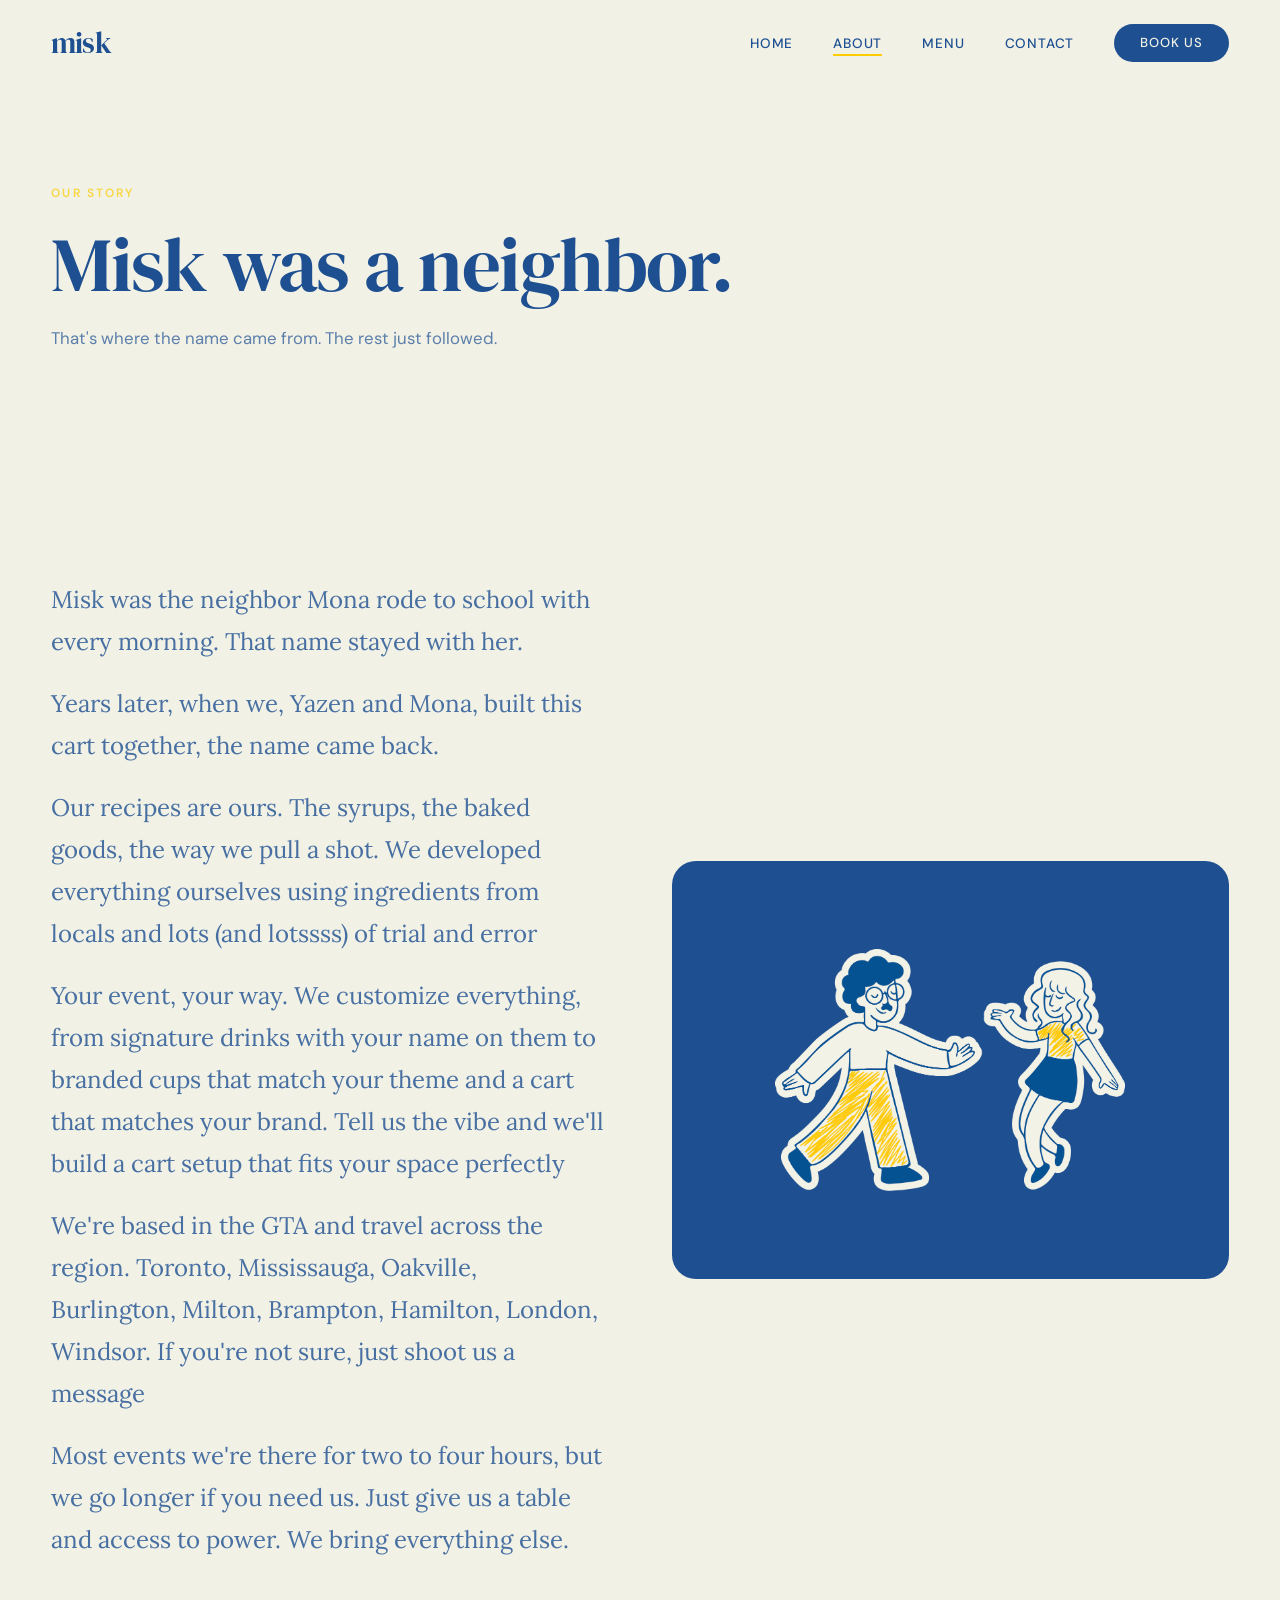
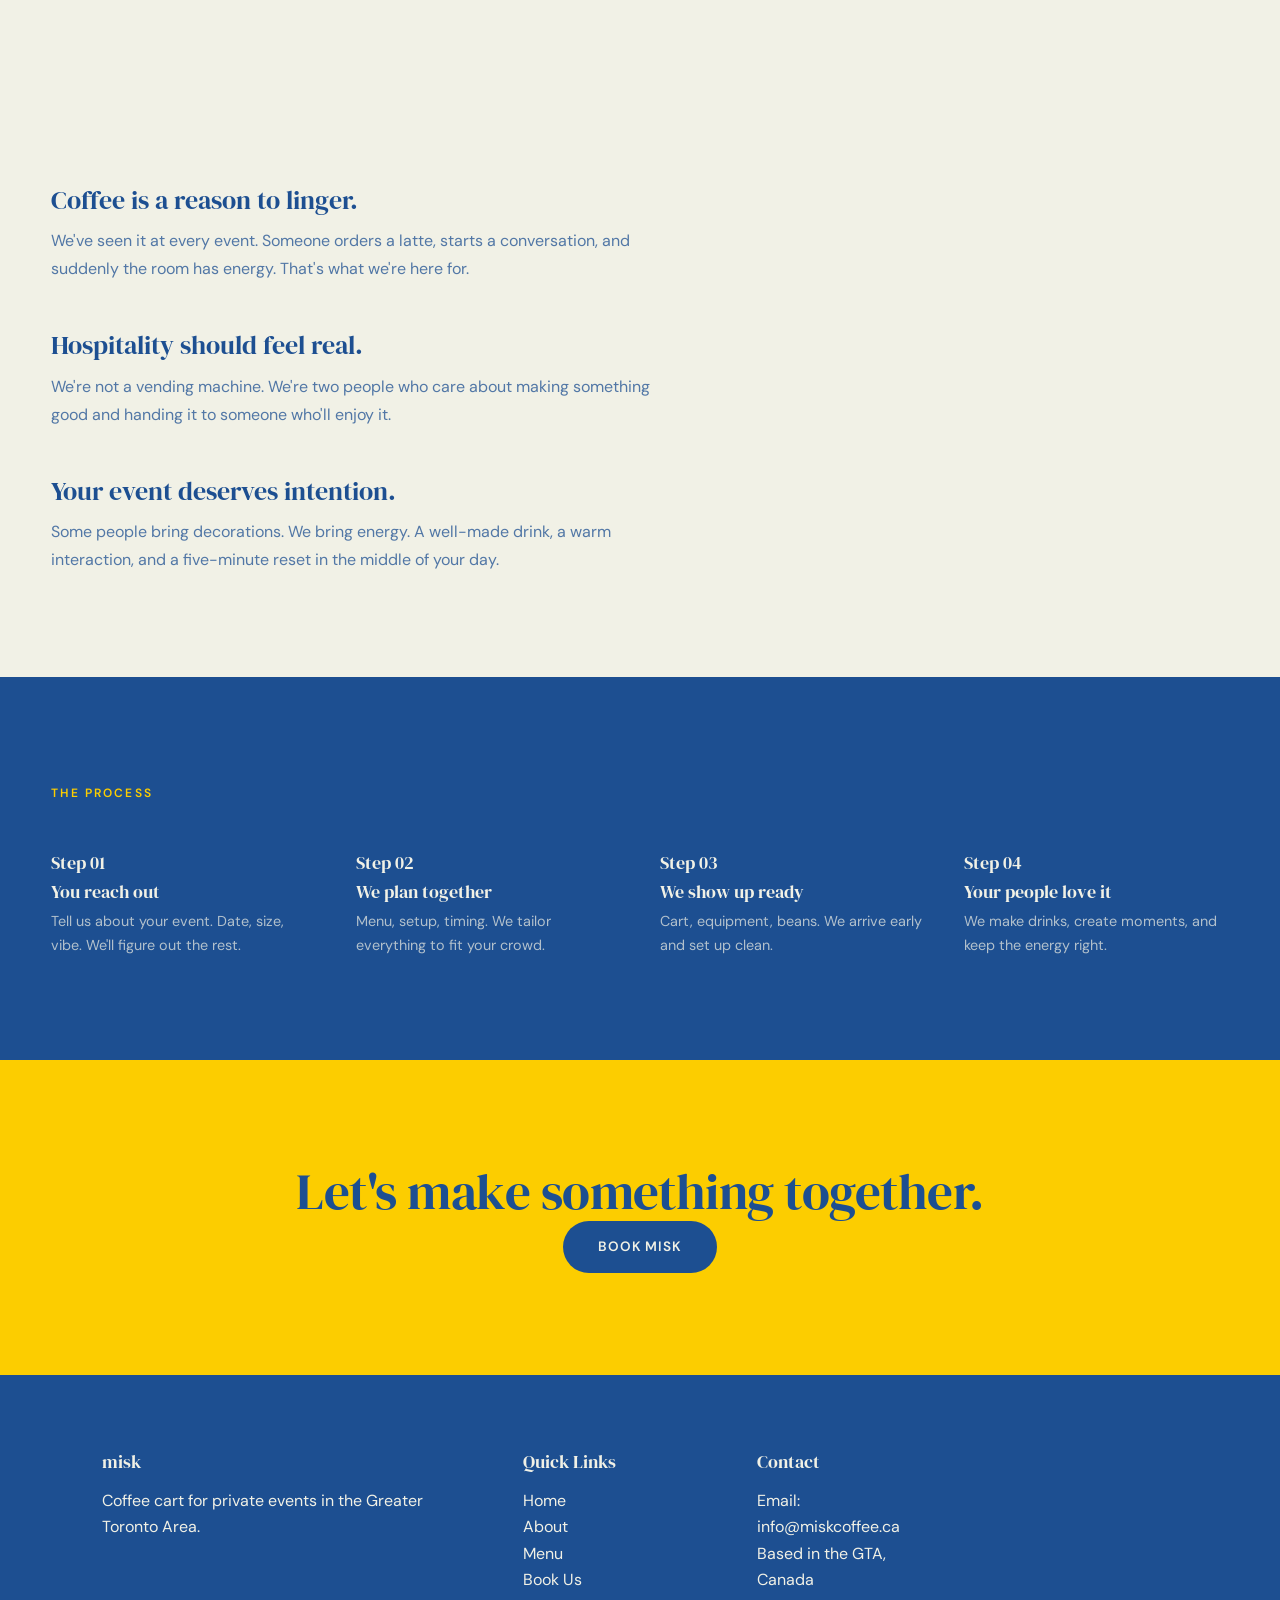
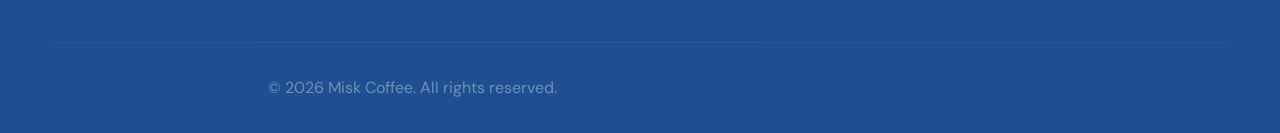
==== about.html @ 98b85a31 "Update about.html" ====
<!DOCTYPE html>
<html lang="en">
<head>
    <meta charset="UTF-8">
    <meta name="viewport" content="width=device-width, initial-scale=1.0">
    <title>About Misk | Coffee Cart for Private Events in Toronto</title>
    <meta name="description" content="Learn the story behind Misk, a husband-and-wife coffee cart serving the Greater Toronto Area for private events.">
    <link rel="stylesheet" href="styles.css">
    <link rel="preconnect" href="https://fonts.googleapis.com">
    <link rel="preconnect" href="https://fonts.gstatic.com" crossorigin>
    <link href="https://fonts.googleapis.com/css2?family=Caveat:wght@400;700&family=DM+Sans:wght@400;500;700&family=DM+Serif+Display:wght@400&display=swap" rel="stylesheet">
    <link href="https://fonts.googleapis.com/css2?family=Lora:wght@400;500&family=DM+Serif+Display&family=DM+Sans:wght@400;500;700&family=Caveat:wght@400;700&display=swap" rel="stylesheet">
</head>
<body>
    <!-- Navigation -->
    <nav class="navbar">
        <div class="navbar-container">
            <a href="index.html" class="navbar-logo">misk</a>
            <button class="nav-toggle" aria-label="Toggle navigation menu">
                <span></span>
                <span></span>
                <span></span>
            </button>
            <ul class="nav-menu">
                <li class="nav-item">
                    <a href="index.html" class="nav-link">Home</a>
                </li>
                <li class="nav-item">
                    <a href="about.html" class="nav-link active">About</a>
                </li>
                <li class="nav-item">
                    <a href="menu.html" class="nav-link">Menu</a>
                </li>
                <li class="nav-item">
                    <a href="contact.html" class="nav-link">Contact</a>
                </li>
                <li class="nav-item">
                    <a href="book.html" class="nav-link nav-cta">Book Us</a>
                </li>
            </ul>
        </div>
    </nav>

    <!-- Page Hero -->
    <section class="page-hero">
        <div class="hero-content">
            <p class="section-label">OUR STORY</p>
            <h1>Misk was a neighbor.</h1>
            <p class="hero-subtext">That's where the name came from. The rest just followed.</p>
        </div>
    </section>

    <!-- Origin Story -->
    <section class="origin-story">
        <div class="container">
            <div class="origin-grid">
                <div class="origin-text">
                    <p><p style="font-family: 'Lora', serif;">Misk was the neighbor Mona rode to school with every morning. That name stayed with her.</p>
                    <p><p style="font-family: 'Lora', serif;">Years later, when we, Yazen and Mona, built this cart together, the name came back.</p>
                    <p><p style="font-family: 'Lora', serif;">Our recipes are ours. The syrups, the baked goods, the way we pull a shot. We developed everything ourselves using ingredients from locals and lots (and lotssss) of trial and error</p>
                    <p><p style="font-family: 'Lora', serif;">Your event, your way. We customize everything, from signature drinks with your name on them to branded cups that match your theme and a cart that matches your brand. Tell us the vibe and we'll build a cart setup that fits your space perfectly</p>
                    <p><p style="font-family: 'Lora', serif;">We're based in the GTA and travel across the region. Toronto, Mississauga, Oakville, Burlington, Milton, Brampton, Hamilton, London, Windsor. If you're not sure, just shoot us a message</p>
                    <p><p style="font-family: 'Lora', serif;">Most events we're there for two to four hours, but we go longer if you need us. Just give us a table and access to power. We bring everything else.</p>
                </div>
                <div class="origin-image">
                    <img src="images/founders-dancing.png" alt="Yazen and Mona" style="max-width: 350px; margin: 0 auto; display: block;">
                </div>
            </div>
        </div>
    </section>

    <!-- What We Believe -->
    <section class="beliefs">
        <div class="container">
            <div class="beliefs-grid">
                <article class="belief-block">
                    <h3>Coffee is a reason to linger.</h3>
                    <p>We've seen it at every event. Someone orders a latte, starts a conversation, and suddenly the room has energy. That's what we're here for.</p>
                </article>
                <article class="belief-block">
                    <h3>Hospitality should feel real.</h3>
                    <p>We're not a vending machine. We're two people who care about making something good and handing it to someone who'll enjoy it.</p>
                </article>
                <article class="belief-block">
                    <h3>Your event deserves intention.</h3>
                    <p>Some people bring decorations. We bring energy. A well-made drink, a warm interaction, and a five-minute reset in the middle of your day.</p>
                </article>
            </div>
        </div>
    </section>

    <!-- How We Work -->
    <section class="how-we-work" style="background-color: #1d4f91;">
        <div class="container">
            <p class="section-label" style="color: #fccd00;">THE PROCESS</p>
            <div class="process-grid">
                <div class="process-step">
                    <h4>Step 01</h4>
                    <h3>You reach out</h3>
                    <p>Tell us about your event. Date, size, vibe. We'll figure out the rest.</p>
                </div>
                <div class="process-step">
                    <h4>Step 02</h4>
                    <h3>We plan together</h3>
                    <p>Menu, setup, timing. We tailor everything to fit your crowd.</p>
                </div>
                <div class="process-step">
                    <h4>Step 03</h4>
                    <h3>We show up ready</h3>
                    <p>Cart, equipment, beans. We arrive early and set up clean.</p>
                </div>
                <div class="process-step">
                    <h4>Step 04</h4>
                    <h3>Your people love it</h3>
                    <p>We make drinks, create moments, and keep the energy right.</p>
                </div>
            </div>
        </div>
    </section>

    <!-- CTA Section -->
    <section class="cta-section" style="background-color: #fccd00;">
        <div class="container">
            <h2>Let's make something together.</h2>
            <a href="book.html" class="btn btn-primary">Book Misk</a>
        </div>
    </section>

    <!-- Footer -->
    <footer class="footer">
        <div class="container">
            <div class="footer-content">
                <div class="footer-section">
                    <h4>misk</h4>
                    <p>Coffee cart for private events in the Greater Toronto Area.</p>
                </div>
                <div class="footer-section">
                    <h4>Quick Links</h4>
                    <ul>
                        <li><a href="index.html">Home</a></li>
                        <li><a href="about.html">About</a></li>
                        <li><a href="menu.html">Menu</a></li>
                        <li><a href="book.html">Book Us</a></li>
                    </ul>
                </div>
                <div class="footer-section">
                    <h4>Contact</h4>
                    <p>Email: <a href="mailto:info@miskcoffee.ca">info@miskcoffee.ca</a></p>
                    <p>Based in the GTA, Canada</p>
                </div>
            </div>
            <div class="footer-bottom">
                <p>&copy; 2026 Misk Coffee. All rights reserved.</p>
            </div>
        </div>
    </footer>

    <script>
        // Mobile Nav Toggle
        const navToggle = document.querySelector('.nav-toggle');
        const navMenu = document.querySelector('.nav-menu');

        navToggle.addEventListener('click', () => {
            navMenu.classList.toggle('active');
            navToggle.classList.toggle('active');
        });

        // Close menu when a link is clicked
        document.querySelectorAll('.nav-link').forEach(link => {
            link.addEventListener('click', () => {
                navMenu.classList.remove('active');
                navToggle.classList.remove('active');
            });
        });

        // Scroll Navbar
        const navbar = document.querySelector('.navbar');
        window.addEventListener('scroll', () => {
            if (window.scrollY > 50) {
                navbar.classList.add('scrolled');
            } else {
                navbar.classList.remove('scrolled');
            }
        });

        // Intersection Observer for Fade-up Animations
        const observerOptions = {
            threshold: 0.1,
            rootMargin: '0px 0px -100px 0px'
        };

        const observer = new IntersectionObserver((entries) => {
            entries.forEach(entry => {
                if (entry.isIntersecting) {
                    entry.target.classList.add('fade-in');
                }
            });
        }, observerOptions);

        // Observe sections and key elements
        document.querySelectorAll('section, .belief-block, .process-step').forEach(element => {
            observer.observe(element);
        });
    </script>
</body>
</html>
---- styles.css ----
/* ============================================
   MISK COFFEE — Global Stylesheet
   Brand: Blue #1d4f91 · Yellow #fccd00 · Cream #f1f1e6
   ============================================ */

/* --- Reset & Variables --- */
*, *::before, *::after { margin: 0; padding: 0; box-sizing: border-box; }

:root {
  --blue: #1d4f91;
  --yellow: #fccd00;
  --cream: #f1f1e6;
  --dark: #14355f;
  --white: #ffffff;
  --ease: cubic-bezier(0.25, 0.46, 0.45, 0.94);
}

html { scroll-behavior: smooth; font-size: 16px; }

body {
  font-family: 'DM Sans', 'Helvetica Neue', Arial, sans-serif;
  background: var(--cream);
  color: var(--blue);
  line-height: 1.65;
  -webkit-font-smoothing: antialiased;
  overflow-x: hidden;
}

a { color: inherit; text-decoration: none; }
img { max-width: 100%; display: block; }
ul { list-style: none; }

/* --- Typography --- */
h1, h2, h3, h4 {
  font-family: 'DM Serif Display', Georgia, serif;
  font-weight: 400;
  line-height: 1.15;
}

h1 { font-size: clamp(2.8rem, 6vw, 5.5rem); letter-spacing: -0.02em; }
h2 { font-size: clamp(2rem, 4vw, 3.5rem); letter-spacing: -0.01em; }
h3 { font-size: clamp(1.3rem, 2.2vw, 1.8rem); }
h4 { font-size: 1.15rem; }

p {
  font-size: clamp(1rem, 1.1vw, 1.15rem);
  max-width: 620px;
}

.accent-font, .caveat-note, .custom-note {
  font-family: 'Caveat', cursive;
  font-weight: 700;
}

/* ========================================
   NAVIGATION
   ======================================== */
.navbar {
  position: fixed;
  top: 0;
  left: 0;
  width: 100%;
  z-index: 1000;
  padding: 1.25rem 0;
  transition: all 0.4s var(--ease);
}

.navbar.scrolled {
  background: rgba(241,241,230,0.92);
  backdrop-filter: blur(20px);
  -webkit-backdrop-filter: blur(20px);
  box-shadow: 0 1px 0 rgba(29,79,145,0.08);
  padding: 0.9rem 0;
}

.nav-container, .navbar-container, .container.nav-container {
  max-width: 1280px;
  margin: 0 auto;
  padding: 0 clamp(1.5rem, 4vw, 4rem);
  display: flex;
  justify-content: space-between;
  align-items: center;
}

.nav-logo, .navbar-logo, .logo {
  font-family: 'DM Serif Display', serif;
  font-size: 1.8rem;
  color: var(--blue);
  letter-spacing: -0.03em;
}

.nav-menu, .nav-links {
  display: flex;
  gap: 2.5rem;
  align-items: center;
}

.nav-link, .nav-item {
  font-size: 0.85rem;
  letter-spacing: 0.06em;
  text-transform: uppercase;
  font-weight: 500;
  position: relative;
  transition: color 0.3s;
}

.nav-link::after, .nav-item::after {
  content: '';
  position: absolute;
  bottom: -4px;
  left: 0;
  width: 0;
  height: 2px;
  background: var(--yellow);
  transition: width 0.3s var(--ease);
}

.nav-link:hover::after, .nav-link.active::after,
.nav-item:hover::after, .nav-item.active::after {
  width: 100%;
}

.nav-cta {
  background: var(--blue) !important;
  color: var(--cream) !important;
  padding: 0.65rem 1.6rem !important;
  border-radius: 100px !important;
  font-size: 0.82rem !important;
  letter-spacing: 0.08em !important;
  transition: transform 0.3s, box-shadow 0.3s !important;
}

.nav-cta::after { display: none !important; }

.nav-cta:hover {
  transform: translateY(-2px);
  box-shadow: 0 6px 20px rgba(29,79,145,0.25);
}

/* Hamburger */
.hamburger, .nav-toggle {
  display: none;
  flex-direction: column;
  gap: 5px;
  cursor: pointer;
  padding: 4px;
  background: none;
  border: none;
}

.hamburger span, .nav-toggle span {
  display: block;
  width: 24px;
  height: 2px;
  background: var(--blue);
  border-radius: 2px;
  transition: all 0.3s;
}

.hamburger.active span:nth-child(1) { transform: rotate(45deg) translate(5px, 5px); }
.hamburger.active span:nth-child(2) { opacity: 0; }
.hamburger.active span:nth-child(3) { transform: rotate(-45deg) translate(5px, -5px); }

/* ========================================
   BUTTONS
   ======================================== */
.btn {
  display: inline-flex;
  align-items: center;
  gap: 0.5rem;
  padding: 0.9rem 2.2rem;
  border-radius: 100px;
  font-size: 0.85rem;
  font-weight: 600;
  letter-spacing: 0.06em;
  text-transform: uppercase;
  transition: all 0.35s var(--ease);
  border: none;
  cursor: pointer;
  font-family: inherit;
}

.btn-primary {
  background: var(--blue);
  color: var(--cream);
}

.btn-primary:hover {
  transform: translateY(-3px);
  box-shadow: 0 10px 30px rgba(29,79,145,0.3);
}

.btn-secondary {
  background: var(--yellow);
  color: var(--blue);
}

.btn-secondary:hover {
  transform: translateY(-3px);
  box-shadow: 0 10px 30px rgba(252,205,0,0.35);
}

.btn-outline {
  background: transparent;
  color: var(--blue);
  border: 2px solid var(--blue);
}

.btn-outline:hover {
  background: var(--blue);
  color: var(--cream);
}

/* ========================================
   HERO (Homepage)
   ======================================== */
.hero {
  min-height: 100vh;
  display: flex;
  align-items: center;
  position: relative;
  overflow: hidden;
  padding: 8rem clamp(1.5rem, 4vw, 4rem) 4rem;
}

.hero-content {
  position: relative;
  z-index: 2;
  max-width: 1280px;
  margin: 0 auto;
  width: 100%;
}

.hero-tagline {
  font-family: 'Caveat', cursive;
  font-size: clamp(1.2rem, 2vw, 1.6rem);
  color: var(--yellow);
  margin-bottom: 1rem;
  display: inline-block;
  font-weight: 700;
}

.hero-heading { margin-bottom: 1.5rem; }

.hero-heading .highlight,
.hero h1 .highlight {
  color: var(--yellow);
}

.hero-subtext {
  font-size: clamp(1.05rem, 1.3vw, 1.2rem);
  opacity: 0.8;
  margin-bottom: 2.5rem;
  line-height: 1.7;
  max-width: 540px;
}

.hero-buttons {
  display: flex;
  gap: 1rem;
  flex-wrap: wrap;
}

.hero-blob {
  position: absolute;
  right: -5%;
  top: 50%;
  transform: translateY(-50%);
  width: 45%;
  height: 65%;
  background: var(--yellow);
  border-radius: 60% 40% 50% 50% / 50% 60% 40% 50%;
  opacity: 0.12;
  z-index: 1;
}

/* ========================================
   PAGE HERO (Inner pages)
   ======================================== */
.page-hero, .hero-menu {
  padding: clamp(9rem, 14vw, 12rem) clamp(1.5rem, 4vw, 4rem) clamp(3rem, 5vw, 5rem);
  max-width: 1280px;
  margin: 0 auto;
}

.hero-label, .page-hero .section-label {
  font-size: 0.75rem;
  letter-spacing: 0.18em;
  text-transform: uppercase;
  font-weight: 600;
  color: var(--yellow);
  margin-bottom: 1rem;
  display: inline-block;
}

.page-hero h1, .hero-menu h1 { margin-bottom: 1rem; }
.page-hero p, .hero-menu p { opacity: 0.7; }

/* ========================================
   SECTION CONTAINERS & LABELS
   ======================================== */
.section-container, .container, .page-content {
  max-width: 1280px;
  margin: 0 auto;
  padding: 0 clamp(1.5rem, 4vw, 4rem);
}

section, .what-we-do, .event-types, .stats-section,
.origin-story, .beliefs, .how-we-work, .menu-section,
.seasonal-section, .extras-section, .booking-form-section,
.contact-section {
  padding: clamp(4rem, 8vw, 8rem) 0;
}

.section-label {
  font-size: 0.75rem;
  letter-spacing: 0.18em;
  text-transform: uppercase;
  font-weight: 600;
  color: var(--yellow);
  margin-bottom: 1rem;
  display: inline-block;
}

.section-label.blue { color: var(--blue); }

.section-heading {
  font-family: 'DM Serif Display', serif;
  font-size: clamp(2rem, 4vw, 3.5rem);
  margin-bottom: clamp(2rem, 3vw, 3rem);
  max-width: 600px;
}

/* ========================================
   TWO-COLUMN LAYOUTS
   ======================================== */
.what-we-do-grid, .origin-grid, .two-column {
  display: grid;
  grid-template-columns: 1fr 1fr;
  gap: clamp(2rem, 5vw, 5rem);
  align-items: center;
}

.what-we-do-content p, .origin-text p {
  font-size: 1.5rem;
  margin-bottom: 1.25rem;
  opacity: 0.8;
  line-height: 1.75;
}

/* Image Placeholders */
.image-placeholder, .origin-image, .img-placeholder {
  background: var(--blue);
  border-radius: 24px;
  aspect-ratio: 4/3;
  display: flex;
  align-items: center;
  justify-content: center;
  color: var(--cream);
  font-family: 'Caveat', cursive;
  font-size: 1.4rem;
  overflow: hidden;
}

.origin-image {
  background: var(--blue);
  border-radius: 24px;
  min-height: 350px;
  display: flex;
  align-items: center;
  justify-content: center;
  color: var(--cream);
  font-family: 'Caveat', cursive;
  font-size: 1.4rem;
}

.placeholder-text {
  font-family: 'Caveat', cursive;
  font-size: 1.4rem;
  color: var(--cream);
  opacity: 0.6;
}

/* ========================================
   EVENT CARDS GRID
   ======================================== */
.event-cards-grid {
  display: grid;
  grid-template-columns: repeat(auto-fit, minmax(300px, 1fr));
  gap: 1.5rem;
}

.event-card {
  background: var(--white);
  border-radius: 20px;
  padding: 2.5rem;
  transition: all 0.4s var(--ease);
}

.event-card:hover {
  transform: translateY(-6px);
  box-shadow: 0 20px 50px rgba(29,79,145,0.1);
}

.event-icon {
  width: 56px;
  height: 56px;
  background: rgba(252,205,0,0.15);
  border-radius: 16px;
  display: flex;
  align-items: center;
  justify-content: center;
  margin-bottom: 1.5rem;
  font-size: 1.5rem;
}

.event-card h3 { margin-bottom: 0.75rem; }
.event-card p { opacity: 0.7; font-size: 0.95rem; }

/* ========================================
   STATS SECTION
   ======================================== */
.stats-section {
  background: var(--blue);
  color: var(--cream);
}

.stats-grid {
  display: grid;
  grid-template-columns: repeat(auto-fit, minmax(180px, 1fr));
  gap: 2rem;
  text-align: center;
}

.stat-number {
  font-family: 'DM Serif Display', serif;
  font-size: clamp(2.5rem, 4vw, 3.5rem);
  color: var(--yellow);
  line-height: 1;
  margin-bottom: 0.5rem;
}

.stat-label {
  font-size: 0.85rem;
  letter-spacing: 0.06em;
  text-transform: uppercase;
  opacity: 0.65;
}

/* ========================================
   CTA SECTION
   ======================================== */
.cta-section {
  background: var(--yellow);
  color: var(--blue);
  text-align: center;
  padding: clamp(4rem, 8vw, 7rem) clamp(1.5rem, 4vw, 4rem);
}

.cta-heading {
  font-family: 'DM Serif Display', serif;
  font-size: clamp(2rem, 4vw, 3.2rem);
  margin-bottom: 1rem;
}

.cta-subtext {
  font-size: clamp(1rem, 1.2vw, 1.15rem);
  opacity: 0.8;
  margin: 0 auto 2rem;
  max-width: 520px;
}

.cta-section .btn-primary:hover {
  box-shadow: 0 10px 30px rgba(29,79,145,0.35);
}

/* ========================================
   MARQUEE
   ======================================== */
.marquee-section {
  overflow: hidden;
  padding: 1.5rem 0;
  border-top: 1px solid rgba(29,79,145,0.08);
  border-bottom: 1px solid rgba(29,79,145,0.08);
}

.marquee {
  overflow: hidden;
}

.marquee-track {
  display: flex;
  gap: 3rem;
  width: max-content;
}

.marquee-item {
  font-family: 'DM Serif Display', serif;
  font-size: 1.3rem;
  white-space: nowrap;
  opacity: 0.35;
  padding: 0 0.5rem;
}

.marquee-item::after {
  content: '·';
  margin-left: 3rem;
  color: var(--yellow);
  font-weight: 700;
}

/* ========================================
   BELIEFS / VALUES (About page)
   ======================================== */
.beliefs {
  padding: clamp(4rem, 8vw, 8rem) 0;
}

.beliefs-grid {
  display: grid;
  gap: 3rem;
  max-width: 700px;
}

.belief-block h3 {
  margin-bottom: 0.75rem;
  font-size: clamp(1.3rem, 2vw, 1.7rem);
}

.belief-block p {
  opacity: 0.75;
  line-height: 1.75;
}

/* ========================================
   HOW WE WORK / PROCESS (About page)
   ======================================== */
.how-we-work {
  background: var(--blue);
  color: var(--cream);
}

.process-grid {
  display: grid;
  grid-template-columns: repeat(auto-fit, minmax(220px, 1fr));
  gap: 2.5rem;
  margin-top: 2rem;
}

.process-step {
  position: relative;
}

.process-step .step-number,
.process-step span:first-child {
  font-family: 'DM Serif Display', serif;
  font-size: 2.5rem;
  color: var(--yellow);
  opacity: 0.3;
  line-height: 1;
  margin-bottom: 1rem;
  display: block;
}

.process-step h3, .process-step h4 {
  margin-bottom: 0.5rem;
  font-size: 1.15rem;
}

.process-step p {
  font-size: 0.9rem;
  opacity: 0.7;
  line-height: 1.65;
}

/* ========================================
   MENU PAGE
   ======================================== */
.hero.hero-menu {
  min-height: auto;
  padding: clamp(9rem, 14vw, 12rem) clamp(1.5rem, 4vw, 4rem) clamp(3rem, 5vw, 5rem);
}

.menu-section {
  padding: clamp(2rem, 4vw, 4rem) 0;
}

.menu-grid {
  display: grid;
  grid-template-columns: repeat(auto-fit, minmax(280px, 1fr));
  gap: 3rem;
  max-width: 1280px;
  margin: 0 auto;
  padding: 0 clamp(1.5rem, 4vw, 4rem);
}

.menu-column h3 {
  padding-bottom: 0.75rem;
  border-bottom: 2px solid var(--yellow);
  margin-bottom: 1.5rem;
}

.menu-list { margin-top: 0.5rem; }

.menu-item {
  display: flex;
  justify-content: space-between;
  align-items: baseline;
  padding: 0.85rem 0;
  border-bottom: 1px solid rgba(29,79,145,0.08);
  font-weight: 500;
  font-size: 1.05rem;
}

.menu-item:last-child { border-bottom: none; }

/* Seasonal Section */
.seasonal-section {
  max-width: 1280px;
  margin: 0 auto;
  padding: clamp(3rem, 6vw, 6rem) clamp(1.5rem, 4vw, 4rem);
}

.seasonal-section h2 {
  font-size: clamp(2rem, 3.5vw, 3rem);
  margin-bottom: 1rem;
}

.seasonal-section p {
  opacity: 0.8;
  line-height: 1.75;
  margin-bottom: 1rem;
}

.custom-note, .caveat-note {
  font-family: 'Caveat', cursive;
  font-size: 1.3rem;
  color: var(--yellow);
  margin-top: 1.5rem;
  font-weight: 700;
}

/* Extras Section */
.extras-section {
  background: var(--blue);
  color: var(--cream);
}

.extras-grid {
  display: grid;
  grid-template-columns: repeat(auto-fit, minmax(220px, 1fr));
  gap: 2rem;
  margin-top: 2rem;
}

.extra-item h4, .extra-item h3 {
  margin-bottom: 0.5rem;
  color: var(--cream);
}

.extra-item p {
  font-size: 0.92rem;
  opacity: 0.65;
  line-height: 1.65;
}

/* ========================================
   BOOKING FORM (Book page)
   ======================================== */
.booking-form, .contact-form {
  max-width: 100%;
}

.form-group {
  margin-bottom: 1.5rem;
}

.form-group label {
  display: block;
  font-size: 0.82rem;
  font-weight: 600;
  letter-spacing: 0.06em;
  text-transform: uppercase;
  margin-bottom: 0.5rem;
}

.form-group input,
.form-group select,
.form-group textarea {
  width: 100%;
  padding: 0.9rem 1.2rem;
  border: 2px solid rgba(29,79,145,0.12);
  border-radius: 12px;
  background: var(--white);
  font-family: inherit;
  font-size: 1rem;
  color: var(--blue);
  transition: border-color 0.3s;
  outline: none;
}

.form-group input:focus,
.form-group select:focus,
.form-group textarea:focus {
  border-color: var(--blue);
}

.form-group textarea {
  resize: vertical;
  min-height: 120px;
}

.form-row {
  display: grid;
  grid-template-columns: 1fr 1fr;
  gap: 1rem;
}

/* Info sidebar (book page) */
.info-sidebar, .column-right {
  padding: 2rem;
}

.info-sidebar h3, .column-right h3 {
  margin-bottom: 1.5rem;
}

.steps { margin-bottom: 2rem; }

.step {
  margin-bottom: 1.25rem;
  padding-left: 0;
}

.step h4 {
  font-family: 'DM Sans', sans-serif;
  font-weight: 600;
  margin-bottom: 0.25rem;
}

.step p {
  font-size: 0.9rem;
  opacity: 0.7;
}

/* Contact page specifics */
.contact-details, .contact-info {
  margin-top: 1.5rem;
}

.detail-item {
  margin-bottom: 1.25rem;
}

.detail-item h4 {
  font-family: 'DM Sans', sans-serif;
  font-weight: 600;
  font-size: 0.82rem;
  letter-spacing: 0.06em;
  text-transform: uppercase;
  margin-bottom: 0.25rem;
  opacity: 0.5;
}

.detail-item p, .detail-item a {
  font-size: 1.05rem;
}

/* ========================================
   FOOTER
   ======================================== */
.footer {
  background: var(--blue);
  color: var(--cream);
  padding: clamp(3rem, 6vw, 5rem) 0 2rem;
}

.footer-content {
  max-width: 1280px;
  margin: 0 auto;
  padding: 0 clamp(1.5rem, 4vw, 4rem);
  display: grid;
  grid-template-columns: 2fr 1fr 1fr 1fr;
  gap: 3rem;
  margin-bottom: 3rem;
}

.footer-heading, .footer h4 {
  font-family: 'DM Serif Display', serif;
  font-size: 1.1rem;
  margin-bottom: 1rem;
}

.footer-column:first-child .footer-heading {
  font-size: 1.8rem;
}

.footer-description {
  font-size: 0.9rem;
  opacity: 0.55;
  margin-top: 0.5rem;
  max-width: 280px;
}

.footer-column p {
  font-size: 0.9rem;
  opacity: 0.65;
  line-height: 1.6;
}

.footer-links li {
  margin-bottom: 0.4rem;
}

.footer-links a {
  font-size: 0.92rem;
  opacity: 0.7;
  transition: opacity 0.3s, transform 0.3s;
  display: inline-block;
}

.footer-links a:hover {
  opacity: 1;
  transform: translateX(4px);
}

.footer-bottom {
  max-width: 1280px;
  margin: 0 auto;
  padding: 2rem clamp(1.5rem, 4vw, 4rem) 0;
  border-top: 1px solid rgba(241,241,230,0.1);
  font-size: 0.82rem;
  opacity: 0.4;
  text-align: center;
}

.social-links, .footer-social {
  display: flex;
  gap: 1.5rem;
  margin-top: 0.75rem;
}

.social-links a, .footer-social a {
  opacity: 0.7;
  transition: opacity 0.3s;
  font-size: 0.92rem;
}

.social-links a:hover, .footer-social a:hover {
  opacity: 1;
}

/* ========================================
   ANIMATIONS
   ======================================== */
.fade-up {
  opacity: 0;
  transform: translateY(30px);
  transition: opacity 0.7s var(--ease), transform 0.7s var(--ease);
}

.fade-up.visible {
  opacity: 1;
  transform: translateY(0);
}

[data-fade] {
  opacity: 0;
  transform: translateY(20px);
  transition: opacity 0.6s var(--ease), transform 0.6s var(--ease);
}

[data-fade].visible {
  opacity: 1;
  transform: translateY(0);
}

/* ========================================
   RESPONSIVE
   ======================================== */
@media (max-width: 900px) {
  .nav-menu, .nav-links {
    display: none;
    flex-direction: column;
    position: absolute;
    top: 100%;
    left: 0;
    right: 0;
    background: var(--cream);
    padding: 2rem;
    gap: 1.5rem;
    box-shadow: 0 10px 30px rgba(0,0,0,0.08);
    border-bottom: 2px solid rgba(29,79,145,0.06);
  }

  .nav-menu.active, .nav-links.open {
    display: flex;
  }

  .hamburger, .nav-toggle {
    display: flex;
  }

  .what-we-do-grid, .origin-grid, .two-column {
    grid-template-columns: 1fr;
  }

  .footer-content {
    grid-template-columns: 1fr 1fr;
    gap: 2rem;
  }

  .form-row {
    grid-template-columns: 1fr;
  }

  .hero-blob { display: none; }

  .stats-grid {
    grid-template-columns: 1fr 1fr;
  }
}

@media (max-width: 600px) {
  .footer-content {
    grid-template-columns: 1fr;
  }

  .event-cards-grid {
    grid-template-columns: 1fr;
  }

  .stats-grid {
    grid-template-columns: 1fr 1fr;
  }

  .hero-buttons {
    flex-direction: column;
  }

  .hero-buttons .btn {
    text-align: center;
    justify-content: center;
  }
}
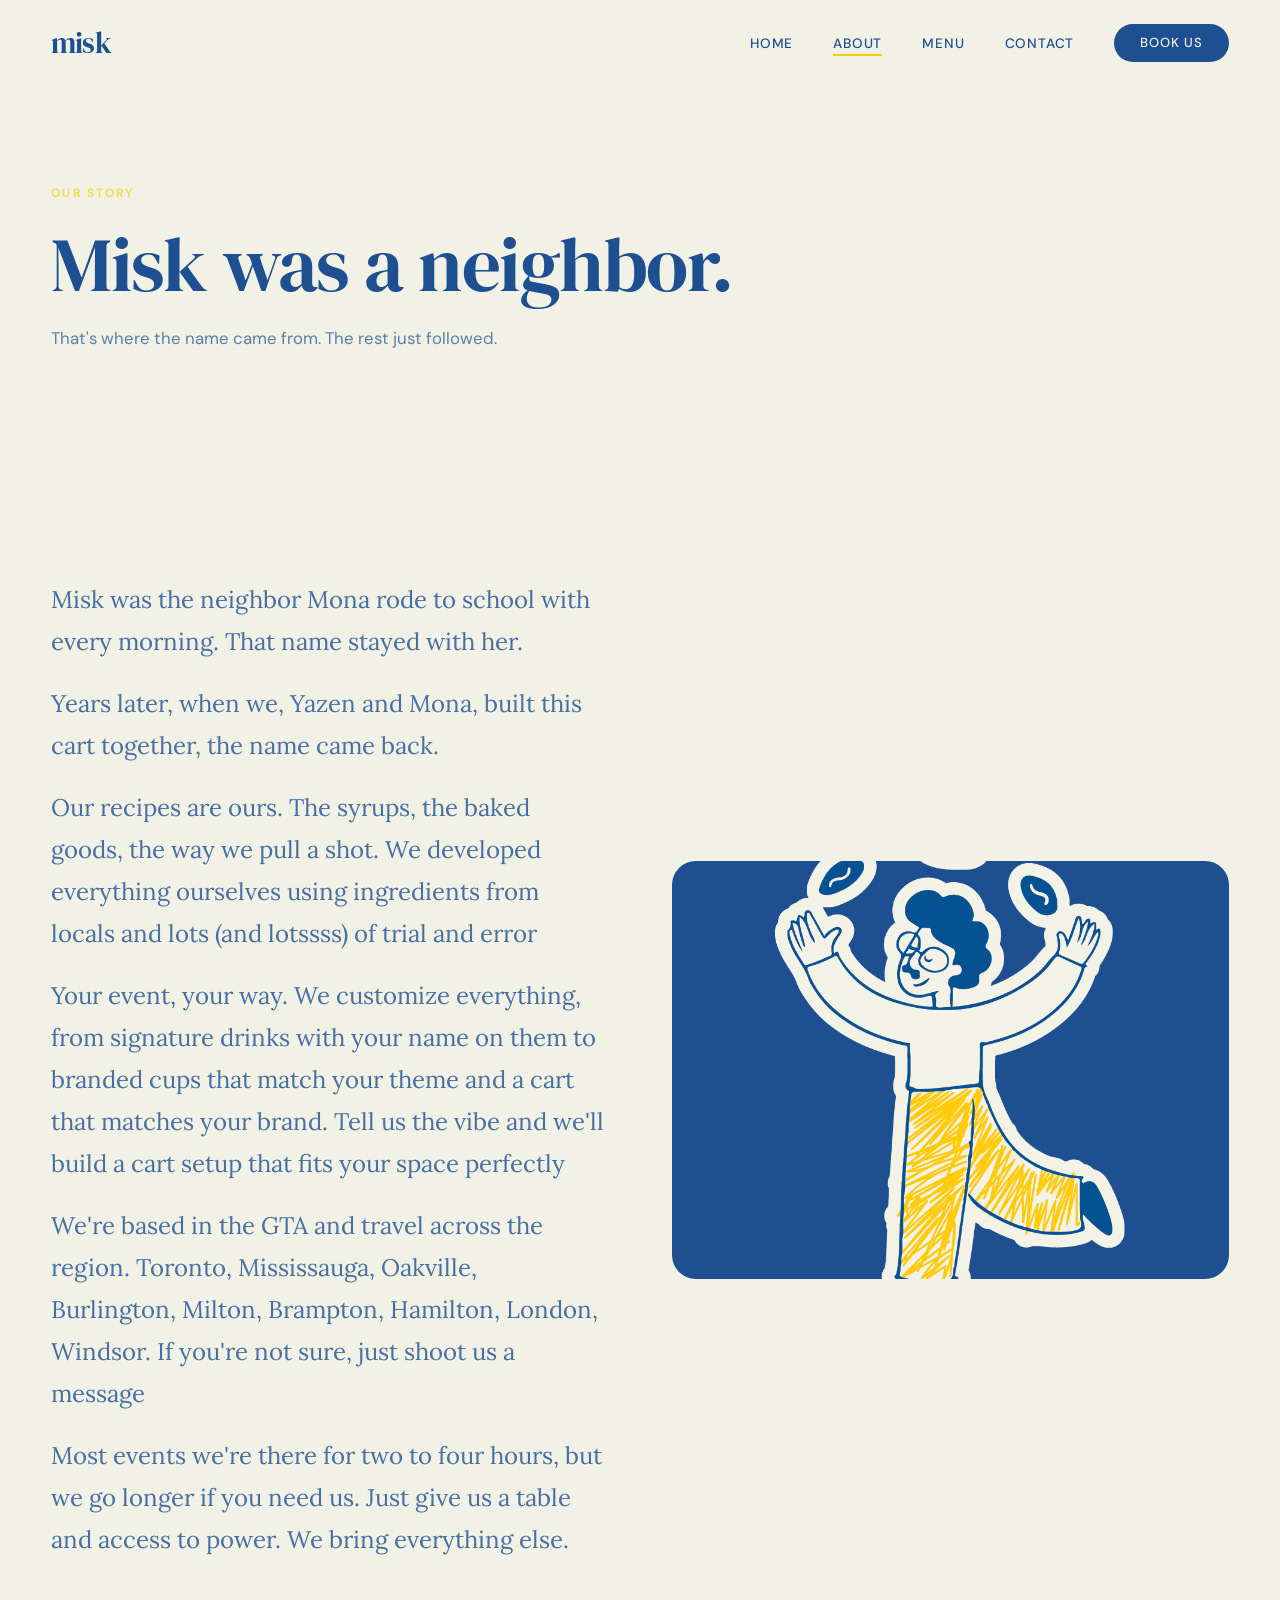
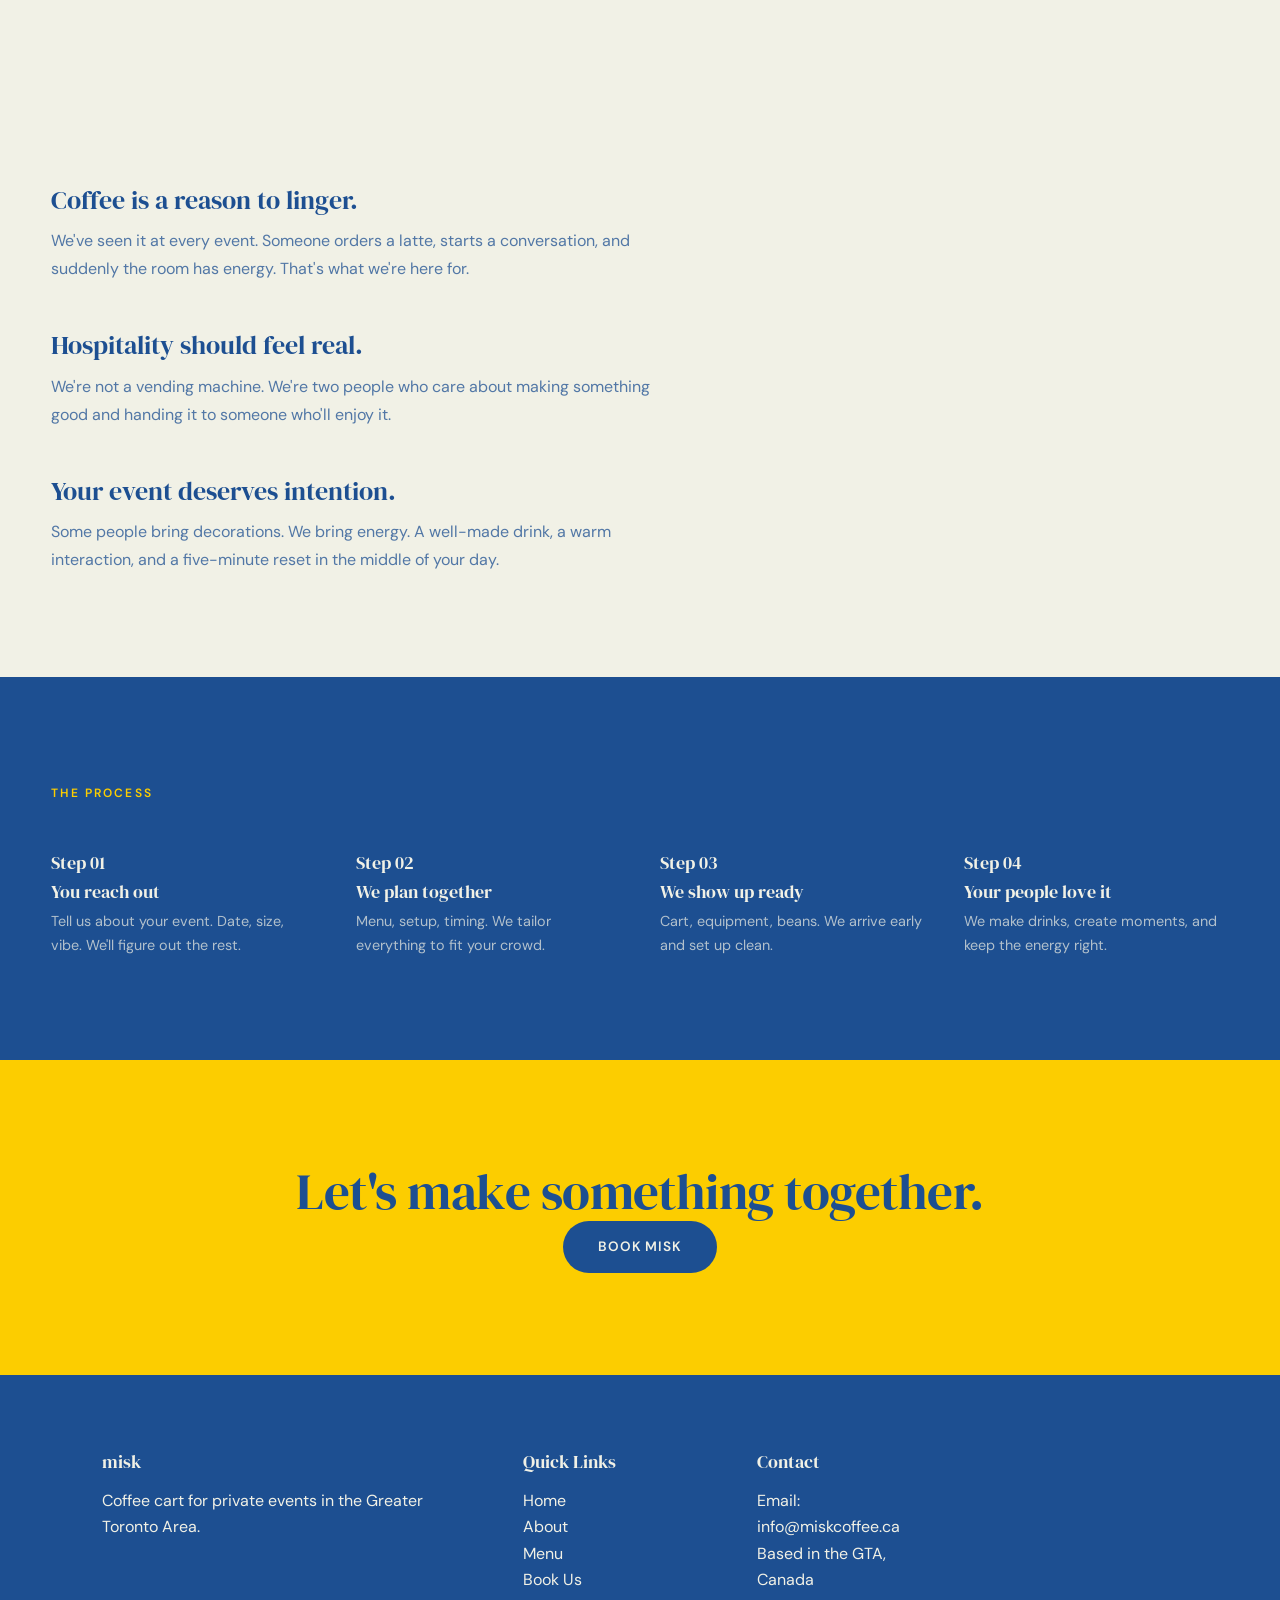
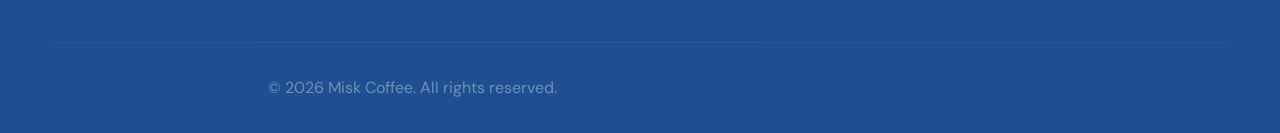
==== commit 8ed50f42: "Update about.html" ====
--- a/about.html
+++ b/about.html
@@ -63,7 +63,7 @@
                     <p><p style="font-family: 'Lora', serif;">Most events we're there for two to four hours, but we go longer if you need us. Just give us a table and access to power. We bring everything else.</p>
                 </div>
                 <div class="origin-image">
-                    <img src="images/founders-dancing.png" alt="Yazen and Mona" style="max-width: 350px; margin: 0 auto; display: block;">
+                    <img src="images/guy-juggling.png" alt="Yazen and Mona" style="max-width: 350px; margin: 0 auto; display: block;">
                 </div>
             </div>
         </div>
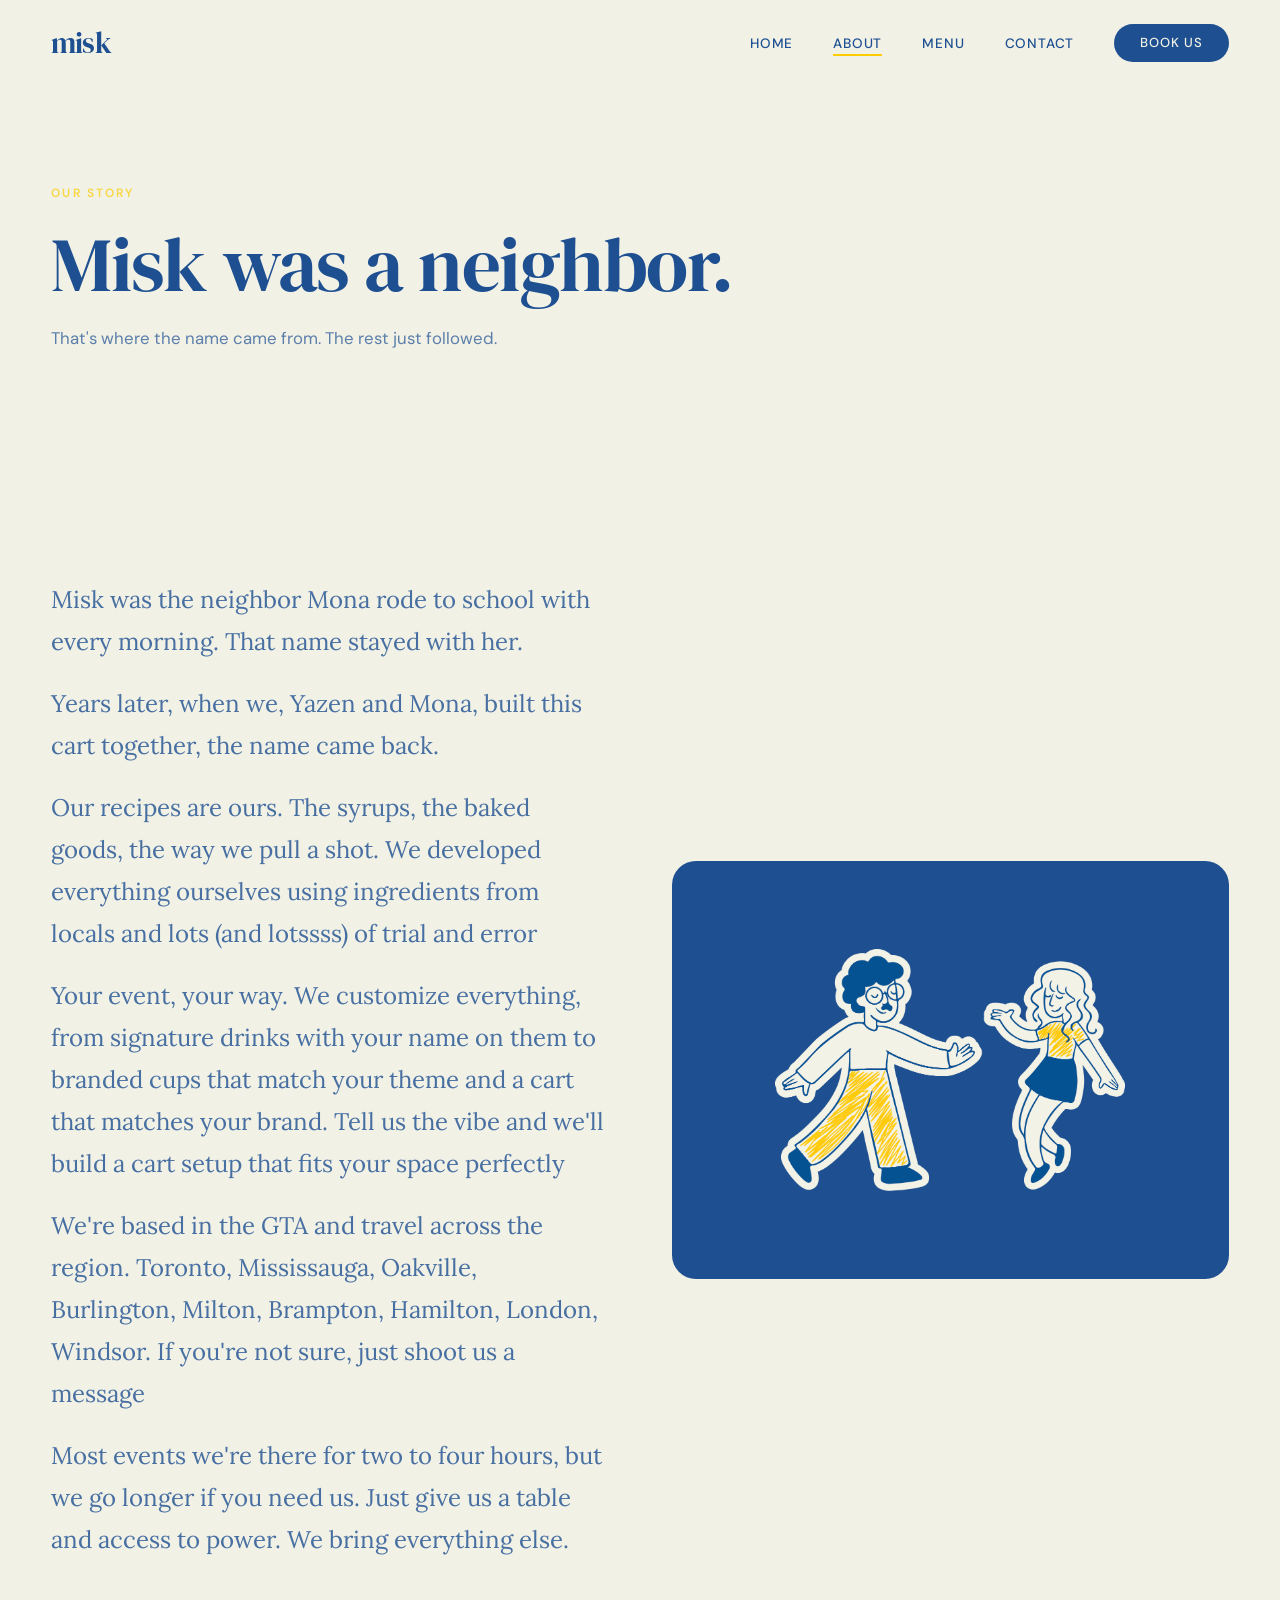
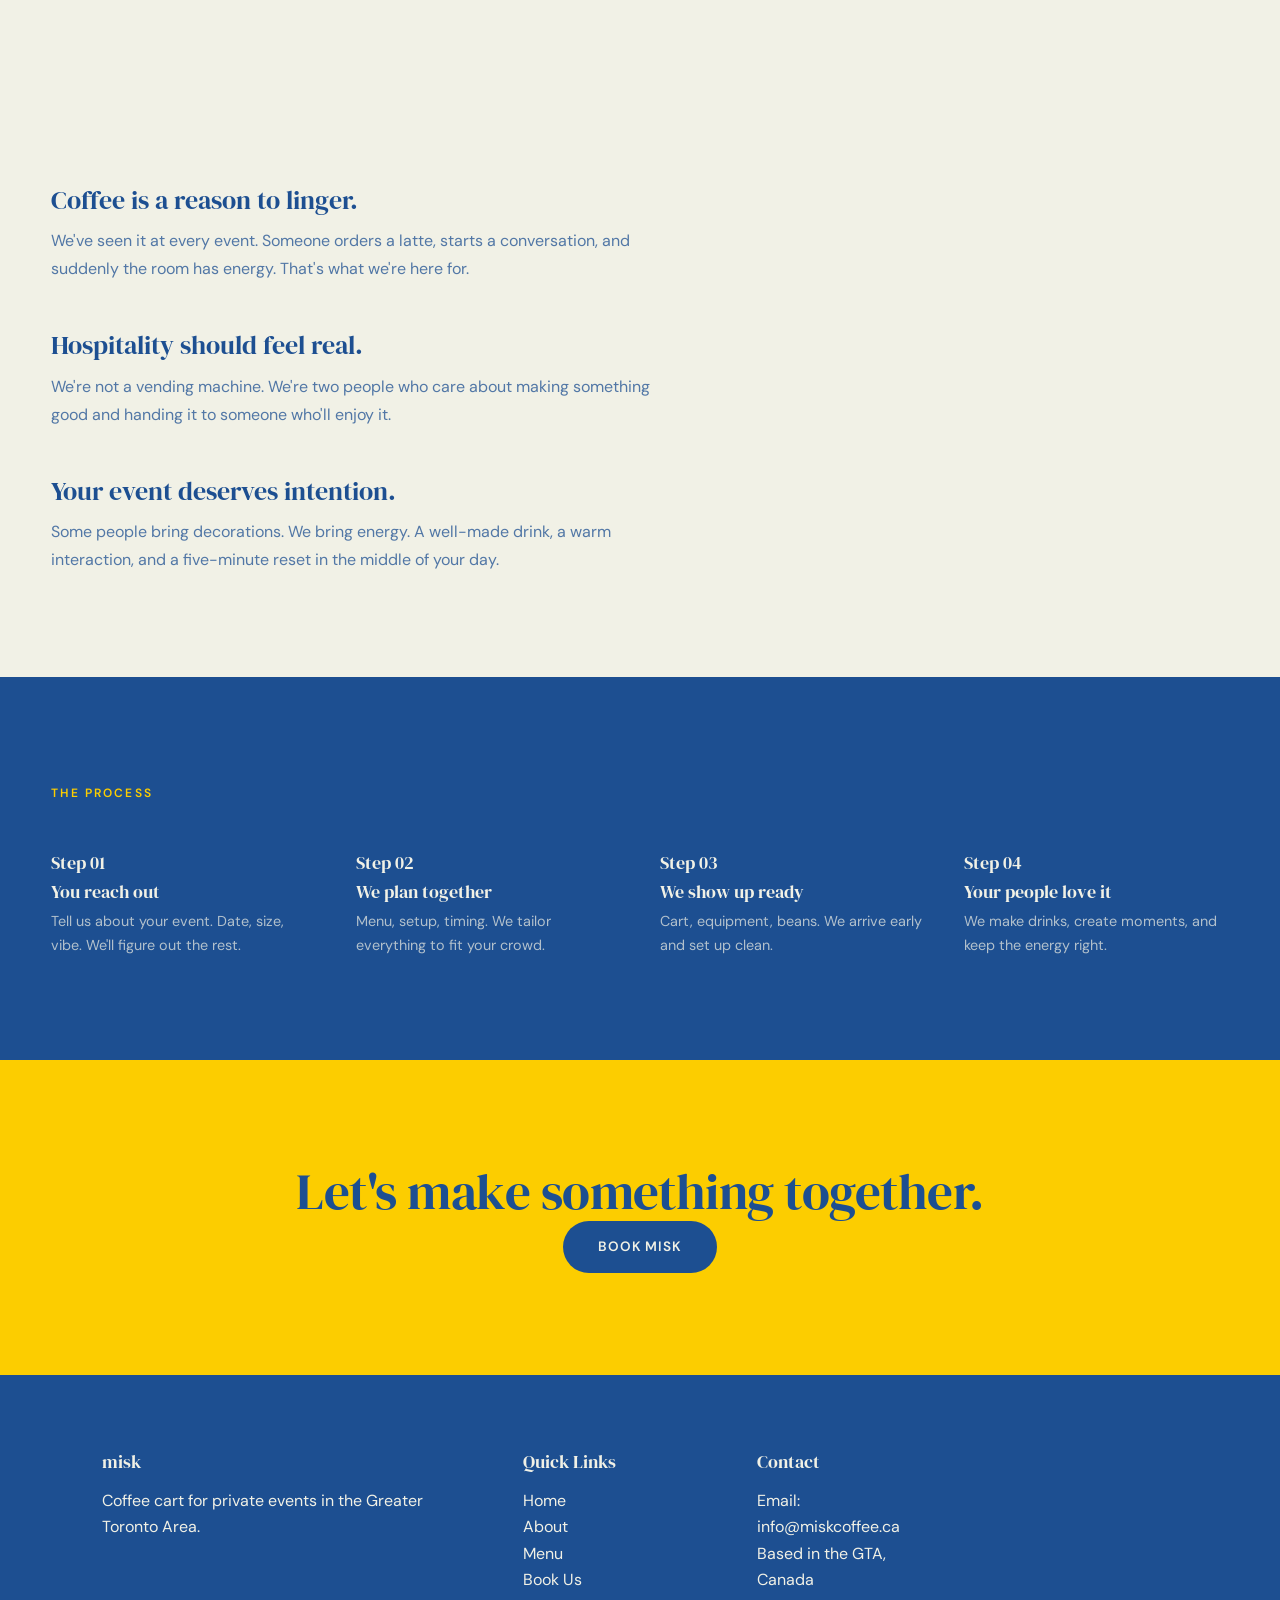
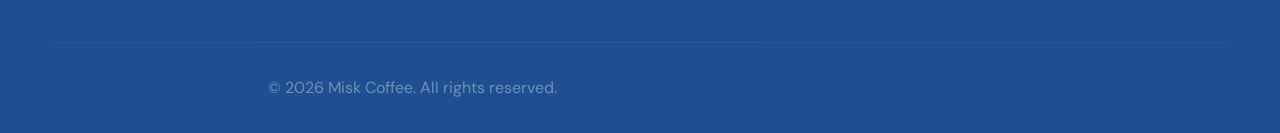
==== commit 824b07ef: "Update about.html" ====
--- a/about.html
+++ b/about.html
@@ -63,7 +63,8 @@
                     <p><p style="font-family: 'Lora', serif;">Most events we're there for two to four hours, but we go longer if you need us. Just give us a table and access to power. We bring everything else.</p>
                 </div>
                 <div class="origin-image">
-                    <img src="images/guy-juggling.png" alt="Yazen and Mona" style="max-width: 350px; margin: 0 auto; display: block;">
+                    <img src="founders-dancing.png" alt="Yazen and Mona" 
+     style="max-width: 350px; margin: 0 auto; display: block;">
                 </div>
             </div>
         </div>
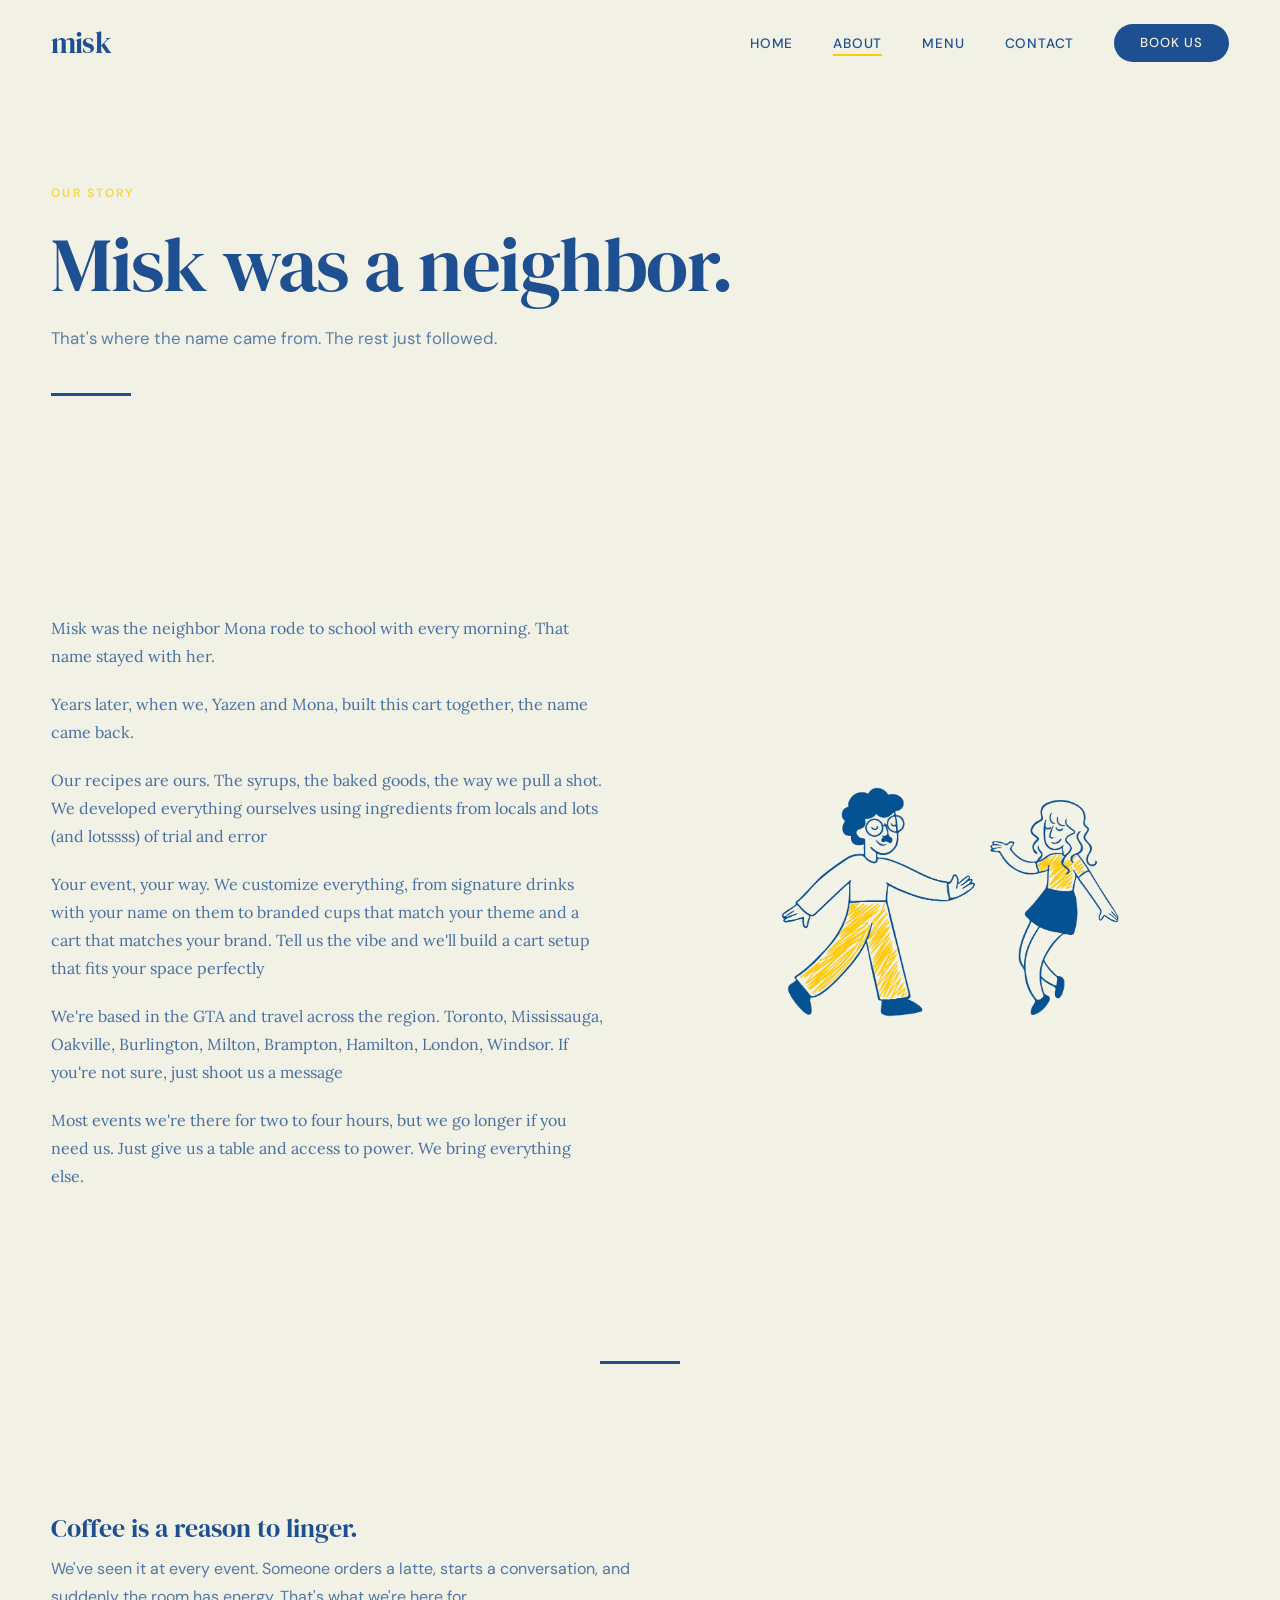
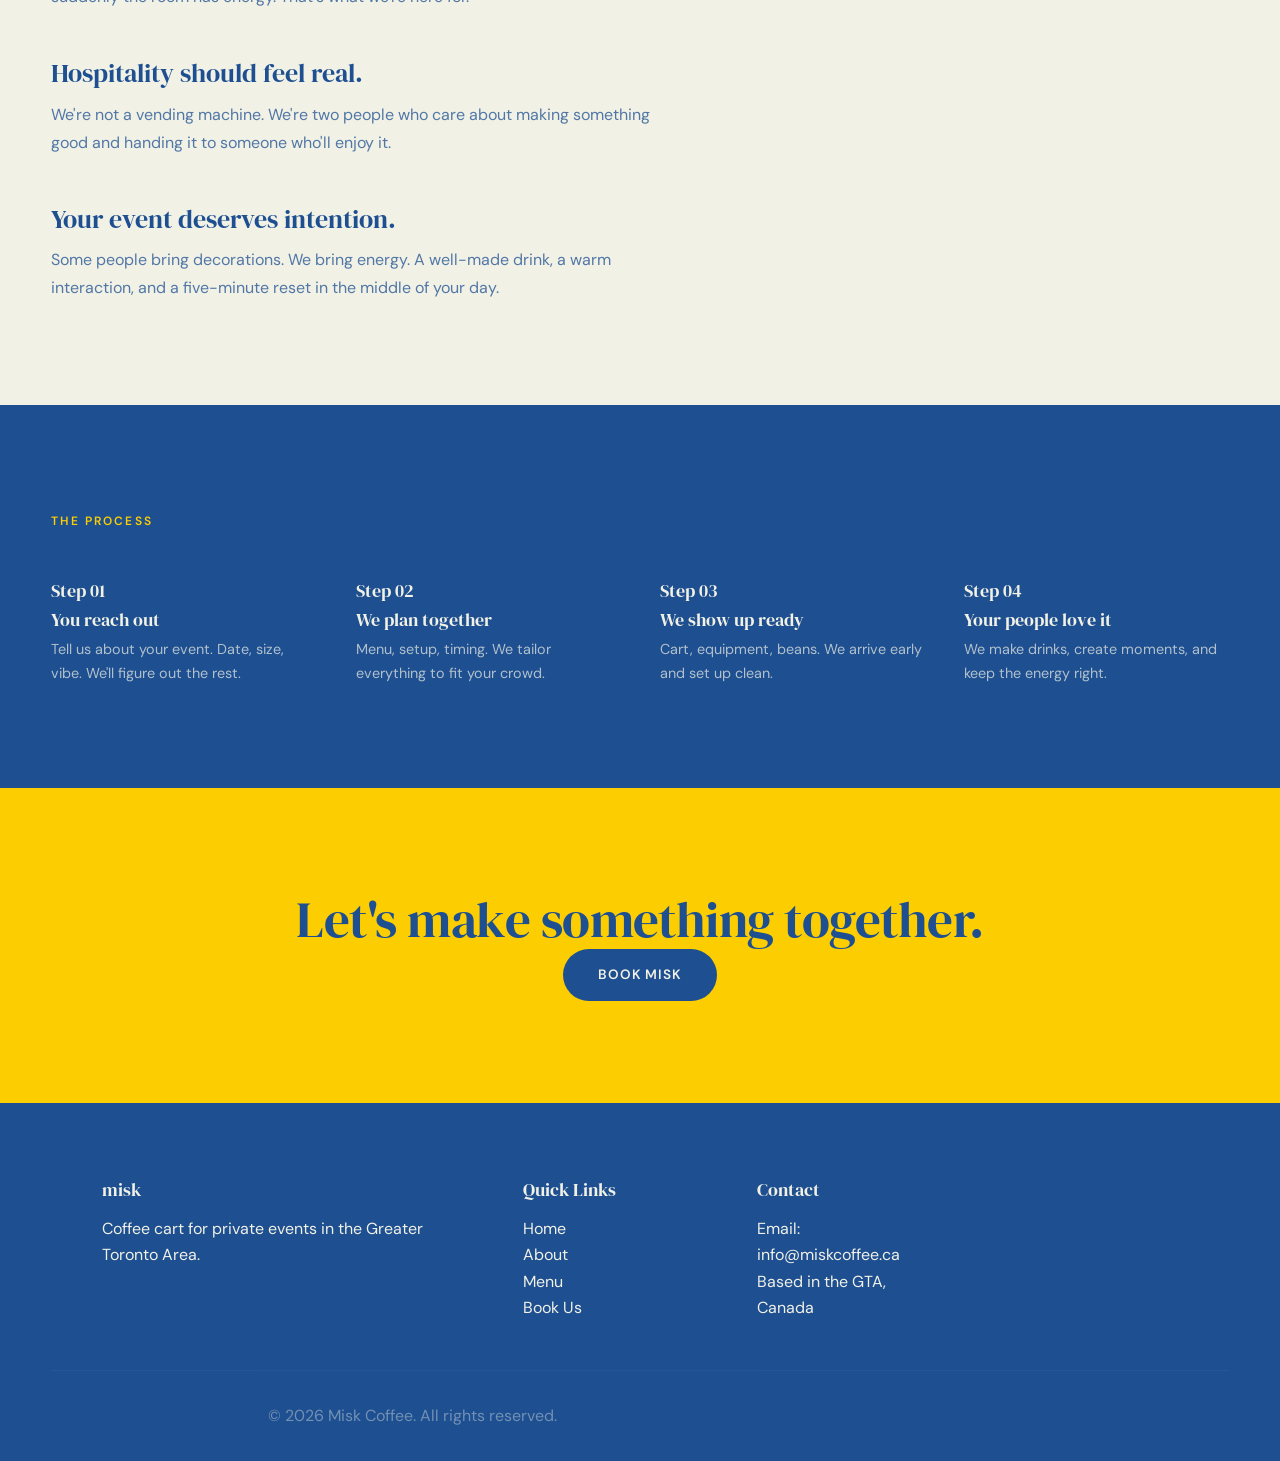
==== commit 0adf6951: "Update about.html" ====
--- a/about.html
+++ b/about.html
@@ -47,6 +47,7 @@
             <p class="section-label">OUR STORY</p>
             <h1>Misk was a neighbor.</h1>
             <p class="hero-subtext">That's where the name came from. The rest just followed.</p>
+            <div style="width: 80px; height: 3px; background: #1D4F91; margin: 32px 0;"></div>
         </div>
     </section>
 
@@ -70,6 +71,7 @@
         </div>
     </section>
 
+    <div style="width: 80px; height: 3px; background: #1D4F91; margin: 48px auto;"></div>
     <!-- What We Believe -->
     <section class="beliefs">
         <div class="container">
--- a/styles.css
+++ b/styles.css
@@ -342,7 +342,7 @@
 }
 
 .what-we-do-content p, .origin-text p {
-  font-size: 1.5rem;
+  font-size: 1rem;
   margin-bottom: 1.25rem;
   opacity: 0.8;
   line-height: 1.75;
@@ -350,23 +350,18 @@
 
 /* Image Placeholders */
 .image-placeholder, .origin-image, .img-placeholder {
-  background: var(--blue);
-  border-radius: 24px;
-  aspect-ratio: 4/3;
-  display: flex;
-  align-items: center;
-  justify-content: center;
-  color: var(--cream);
-  font-family: 'Caveat', cursive;
-  font-size: 1.4rem;
-  overflow: hidden;
+    background: transparent;
+    border-radius: 0;
+    aspect-ratio: unset;
+    display: block;
+    overflow: visible;
 }
 
 .origin-image {
-  background: var(--blue);
-  border-radius: 24px;
-  min-height: 350px;
-  display: flex;
+    background: transparent;
+    border-radius: 0;
+    min-height: unset;
+    display: block;
   align-items: center;
   justify-content: center;
   color: var(--cream);
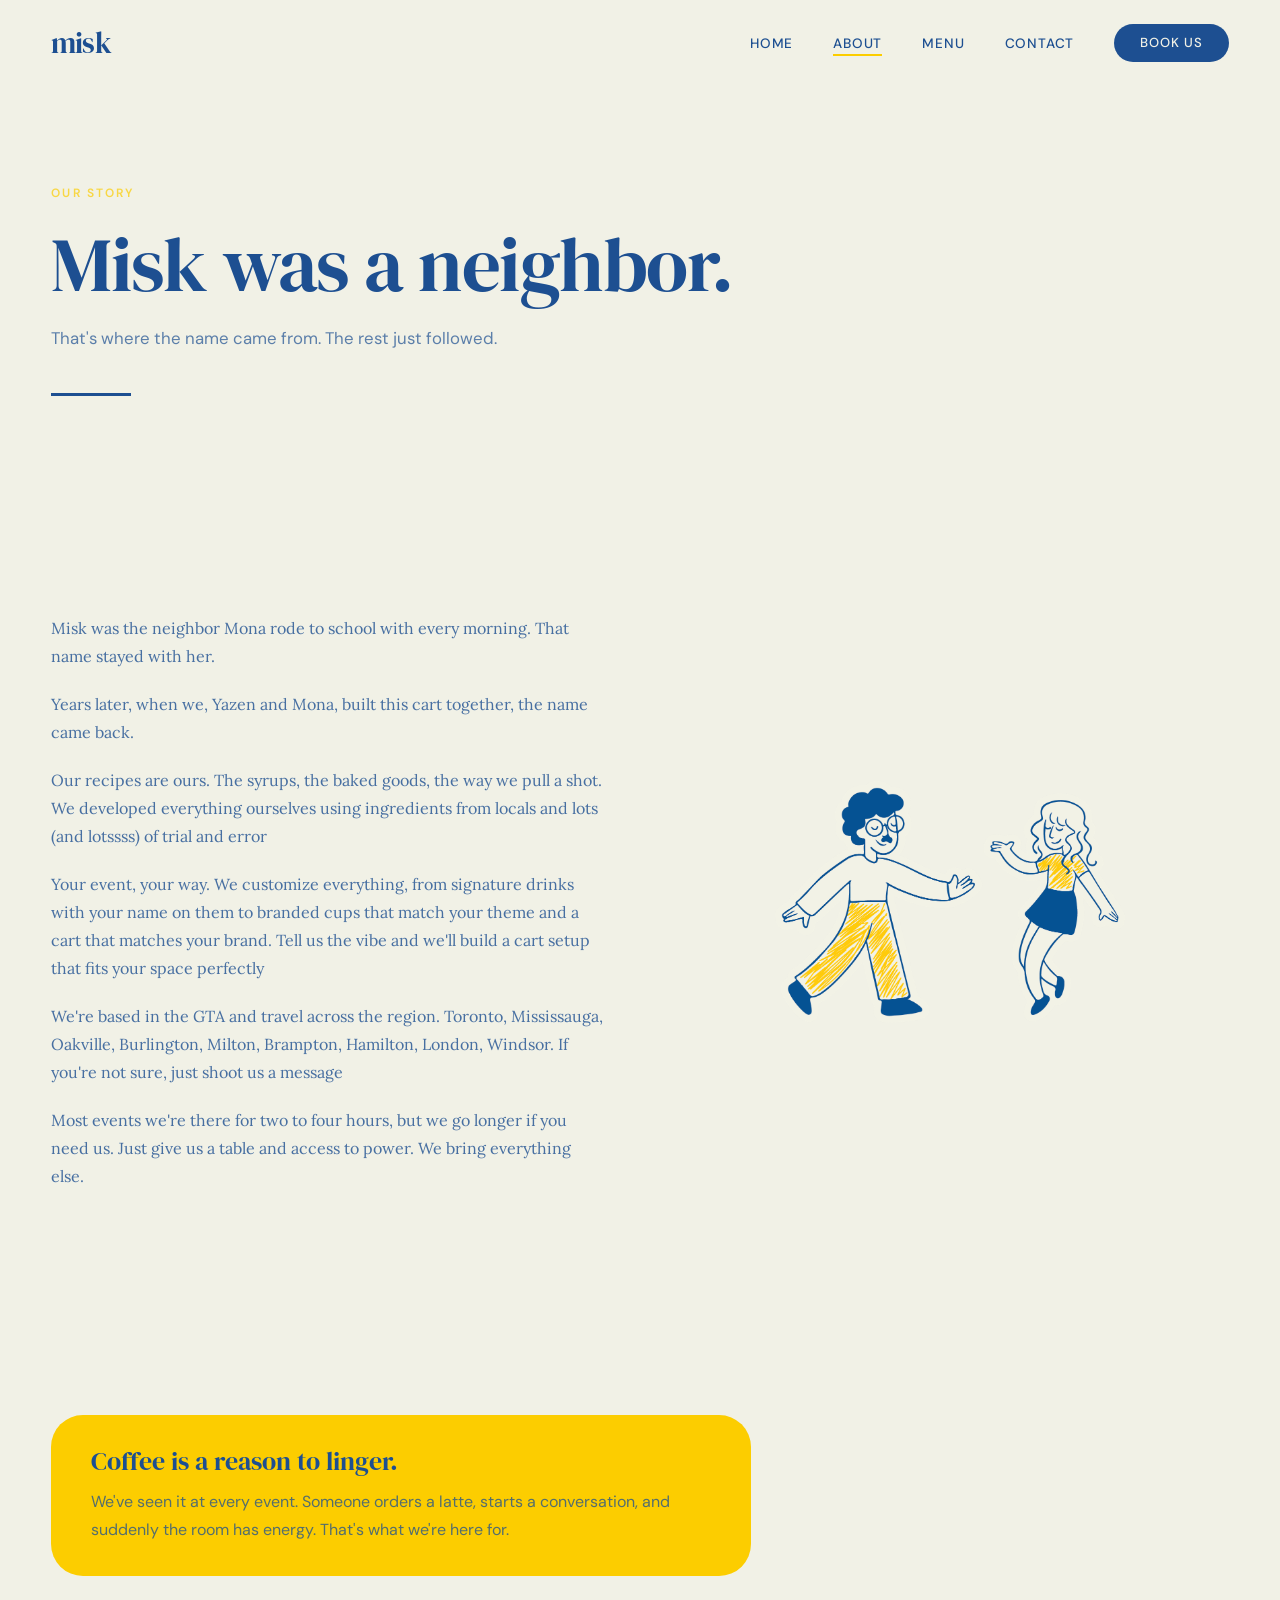
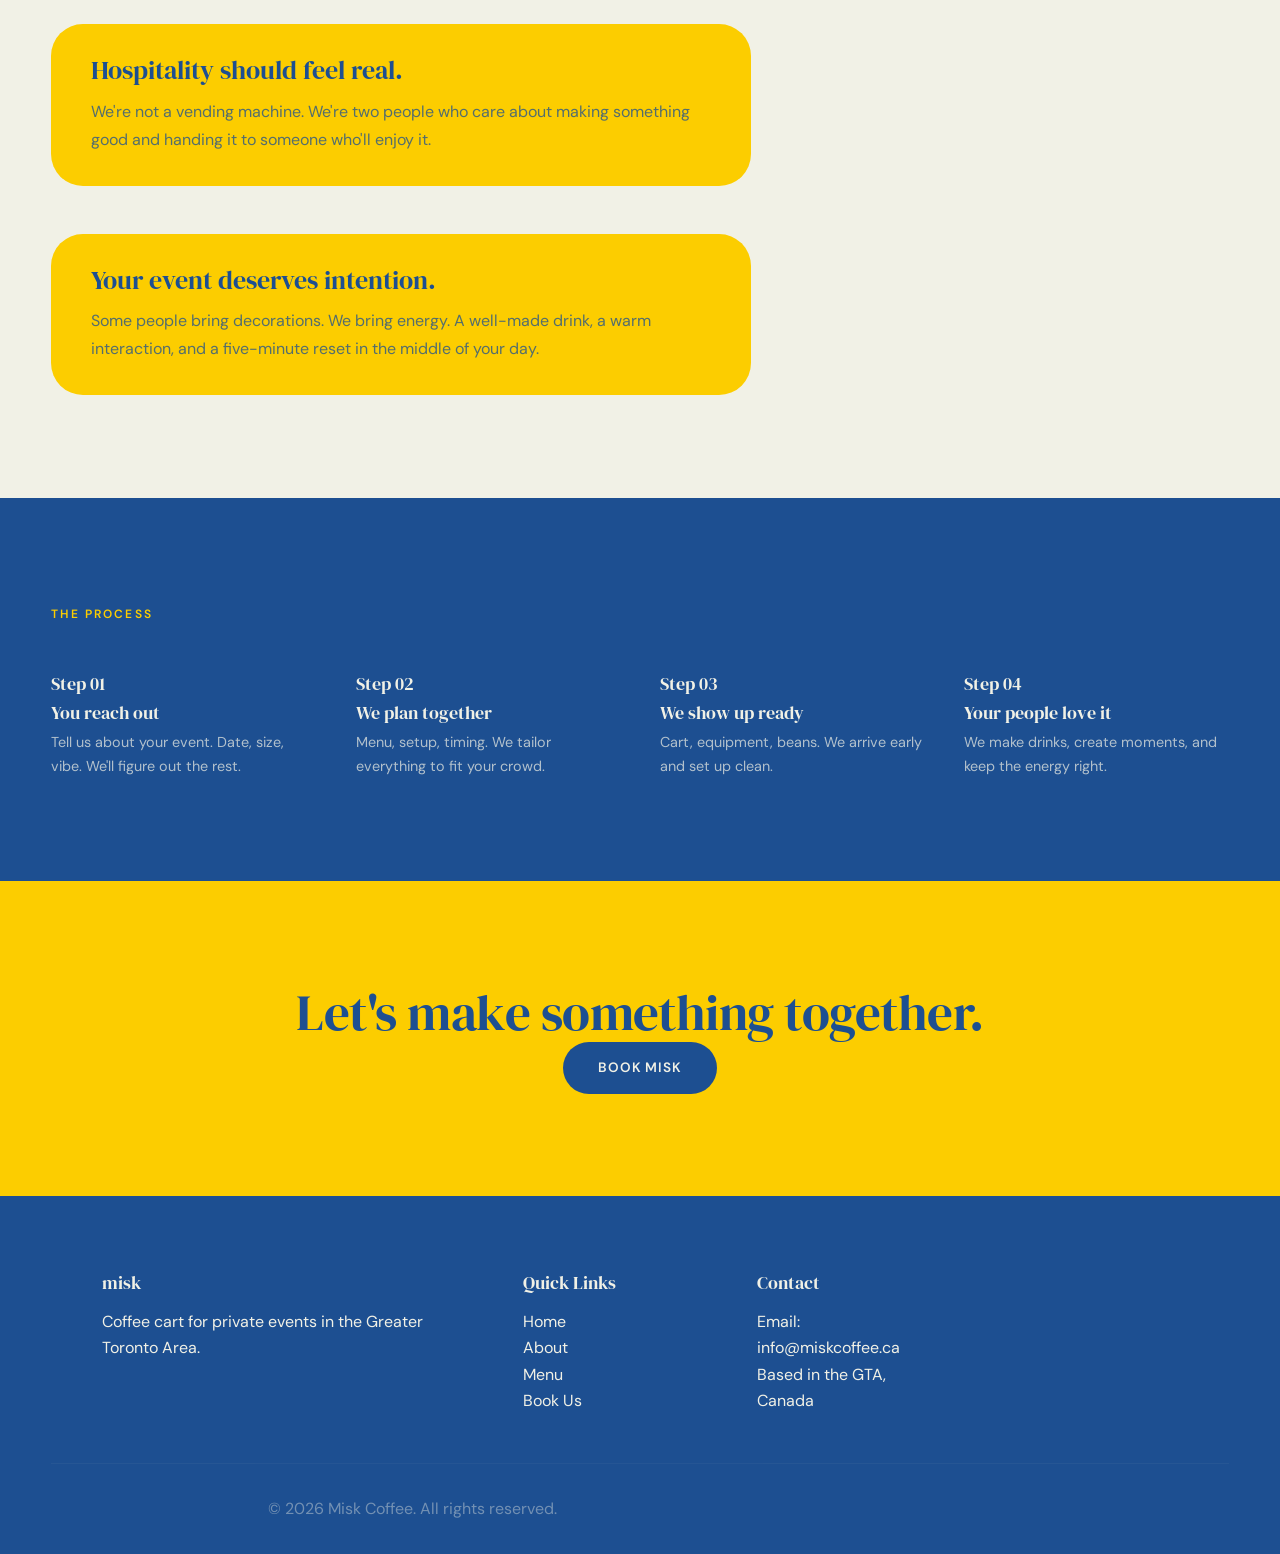
==== commit af7a2ab8: "Update about.html" ====
--- a/about.html
+++ b/about.html
@@ -71,20 +71,19 @@
         </div>
     </section>
 
-    <div style="width: 80px; height: 3px; background: #1D4F91; margin: 48px auto;"></div>
     <!-- What We Believe -->
     <section class="beliefs">
         <div class="container">
             <div class="beliefs-grid">
-                <article class="belief-block">
+                <article class="belief-block" style="background: #FCCD00; border-radius: 32px; padding: 2rem 2.5rem;">
                     <h3>Coffee is a reason to linger.</h3>
                     <p>We've seen it at every event. Someone orders a latte, starts a conversation, and suddenly the room has energy. That's what we're here for.</p>
                 </article>
-                <article class="belief-block">
+                <article class="belief-block" style="background: #FCCD00; border-radius: 32px; padding: 2rem 2.5rem;">
                     <h3>Hospitality should feel real.</h3>
                     <p>We're not a vending machine. We're two people who care about making something good and handing it to someone who'll enjoy it.</p>
                 </article>
-                <article class="belief-block">
+                <article class="belief-block" style="background: #FCCD00; border-radius: 32px; padding: 2rem 2.5rem;">
                     <h3>Your event deserves intention.</h3>
                     <p>Some people bring decorations. We bring energy. A well-made drink, a warm interaction, and a five-minute reset in the middle of your day.</p>
                 </article>
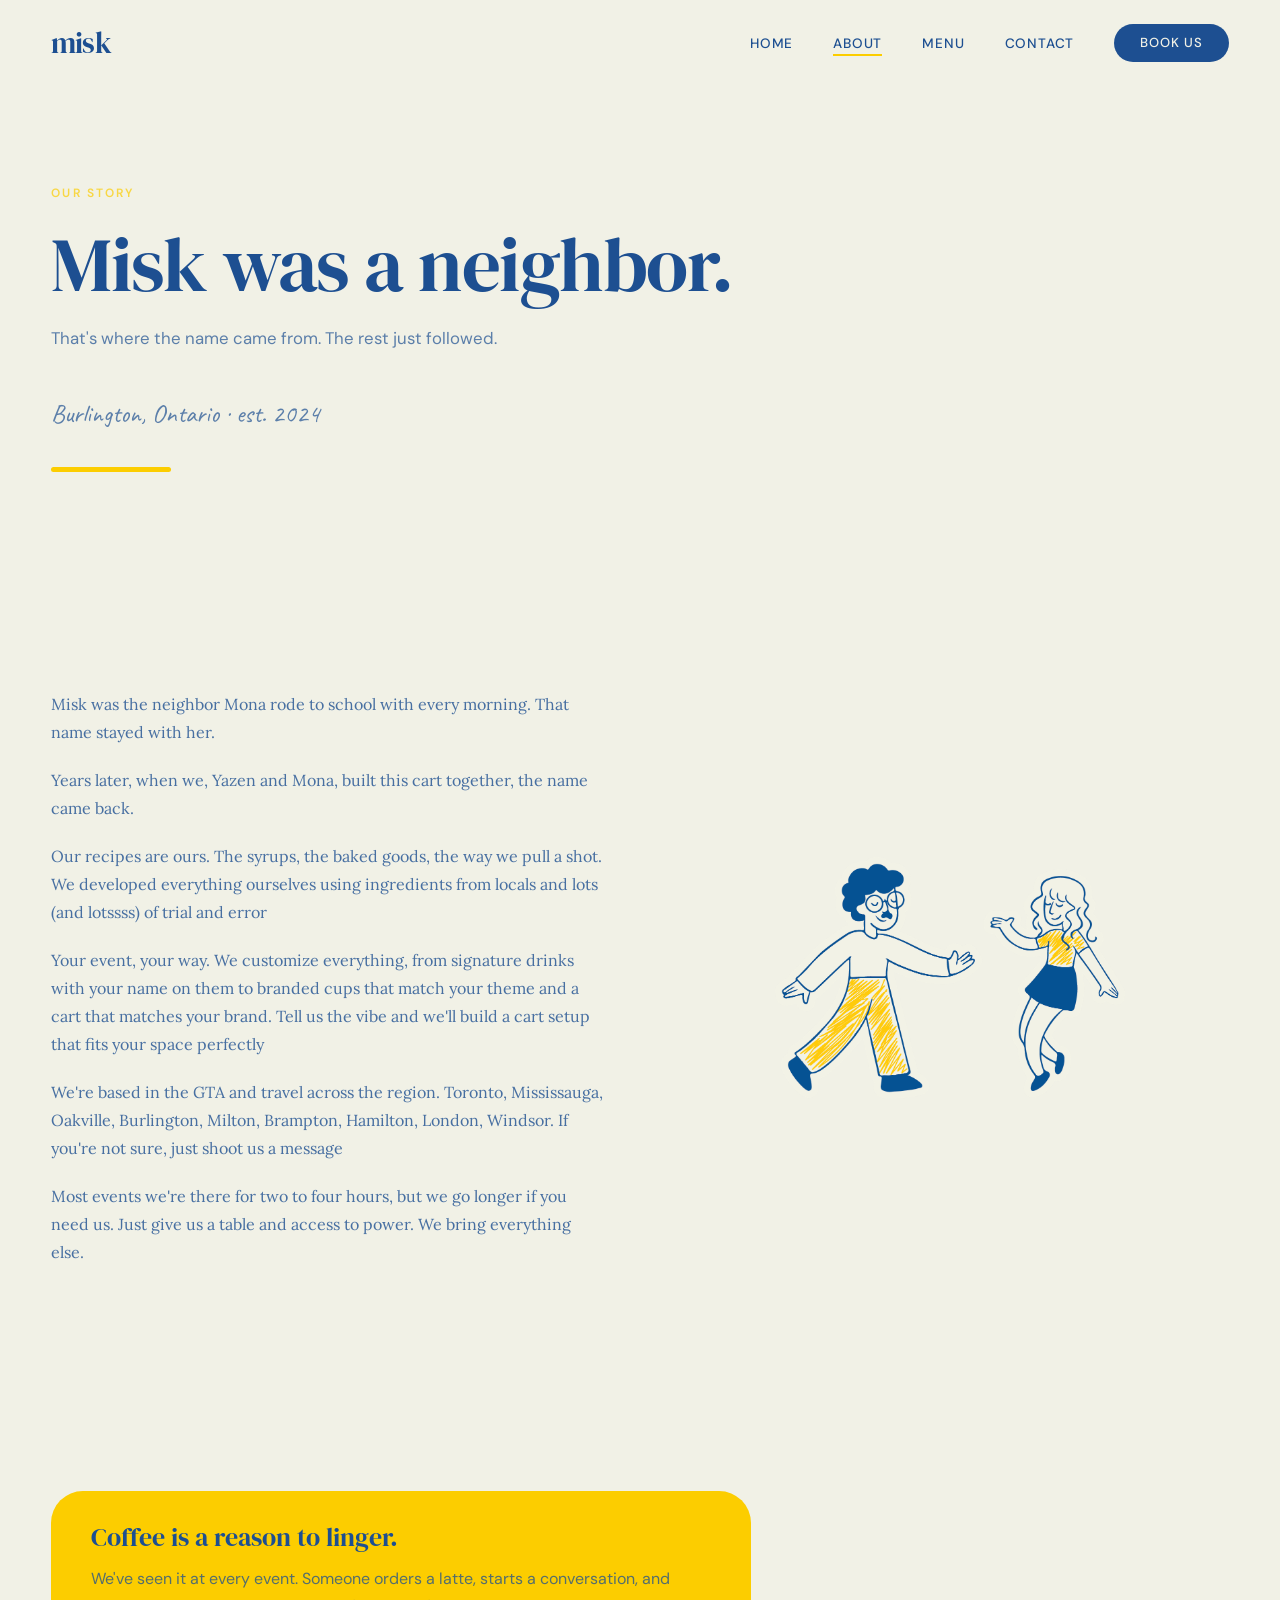
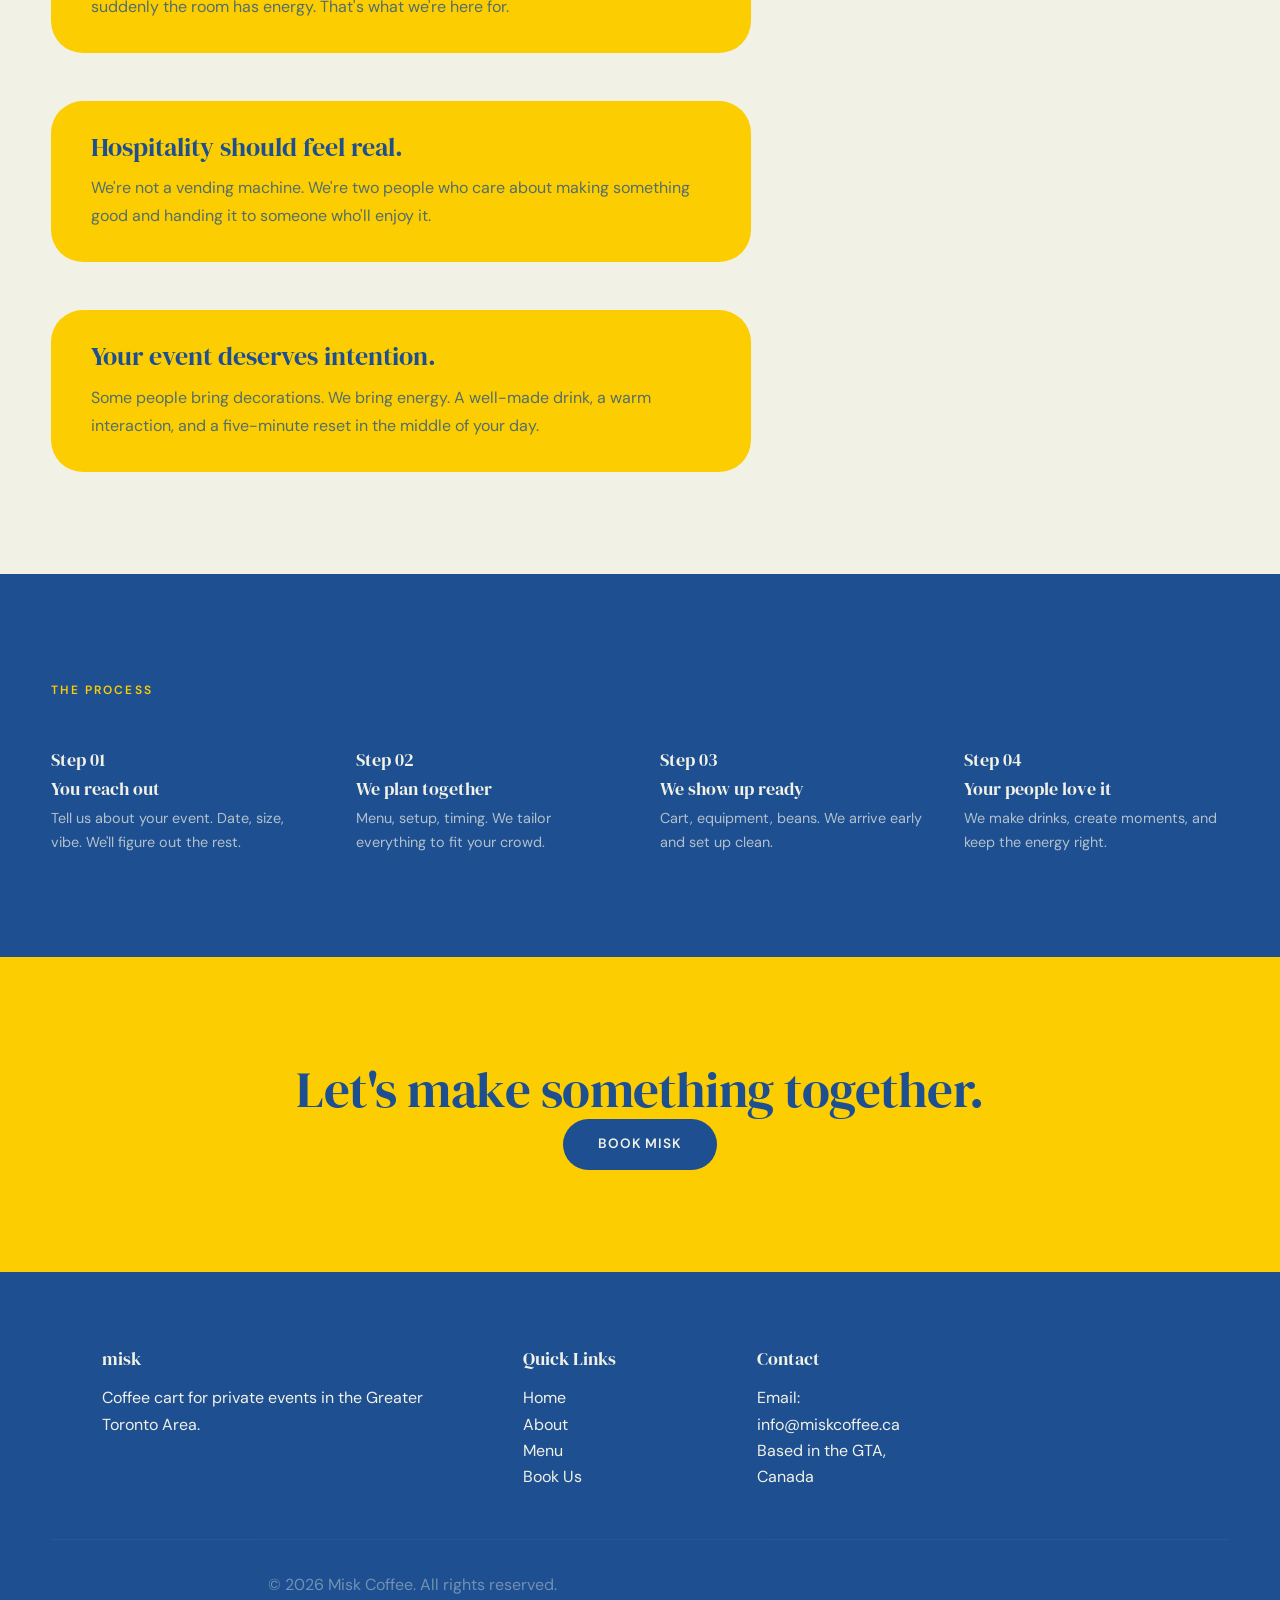
==== commit c28d5573: "Update about.html" ====
--- a/about.html
+++ b/about.html
@@ -47,7 +47,8 @@
             <p class="section-label">OUR STORY</p>
             <h1>Misk was a neighbor.</h1>
             <p class="hero-subtext">That's where the name came from. The rest just followed.</p>
-            <div style="width: 80px; height: 3px; background: #1D4F91; margin: 32px 0;"></div>
+            <p style="font-family: 'Caveat', cursive; font-size: 1.6rem; color: #1D4F91; margin-top: 12px;">Burlington, Ontario · est. 2024</p>
+            <div style="width: 120px; height: 5px; background: #FCCD00; border-radius: 4px; margin: 32px 0;"></div>
         </div>
     </section>
 
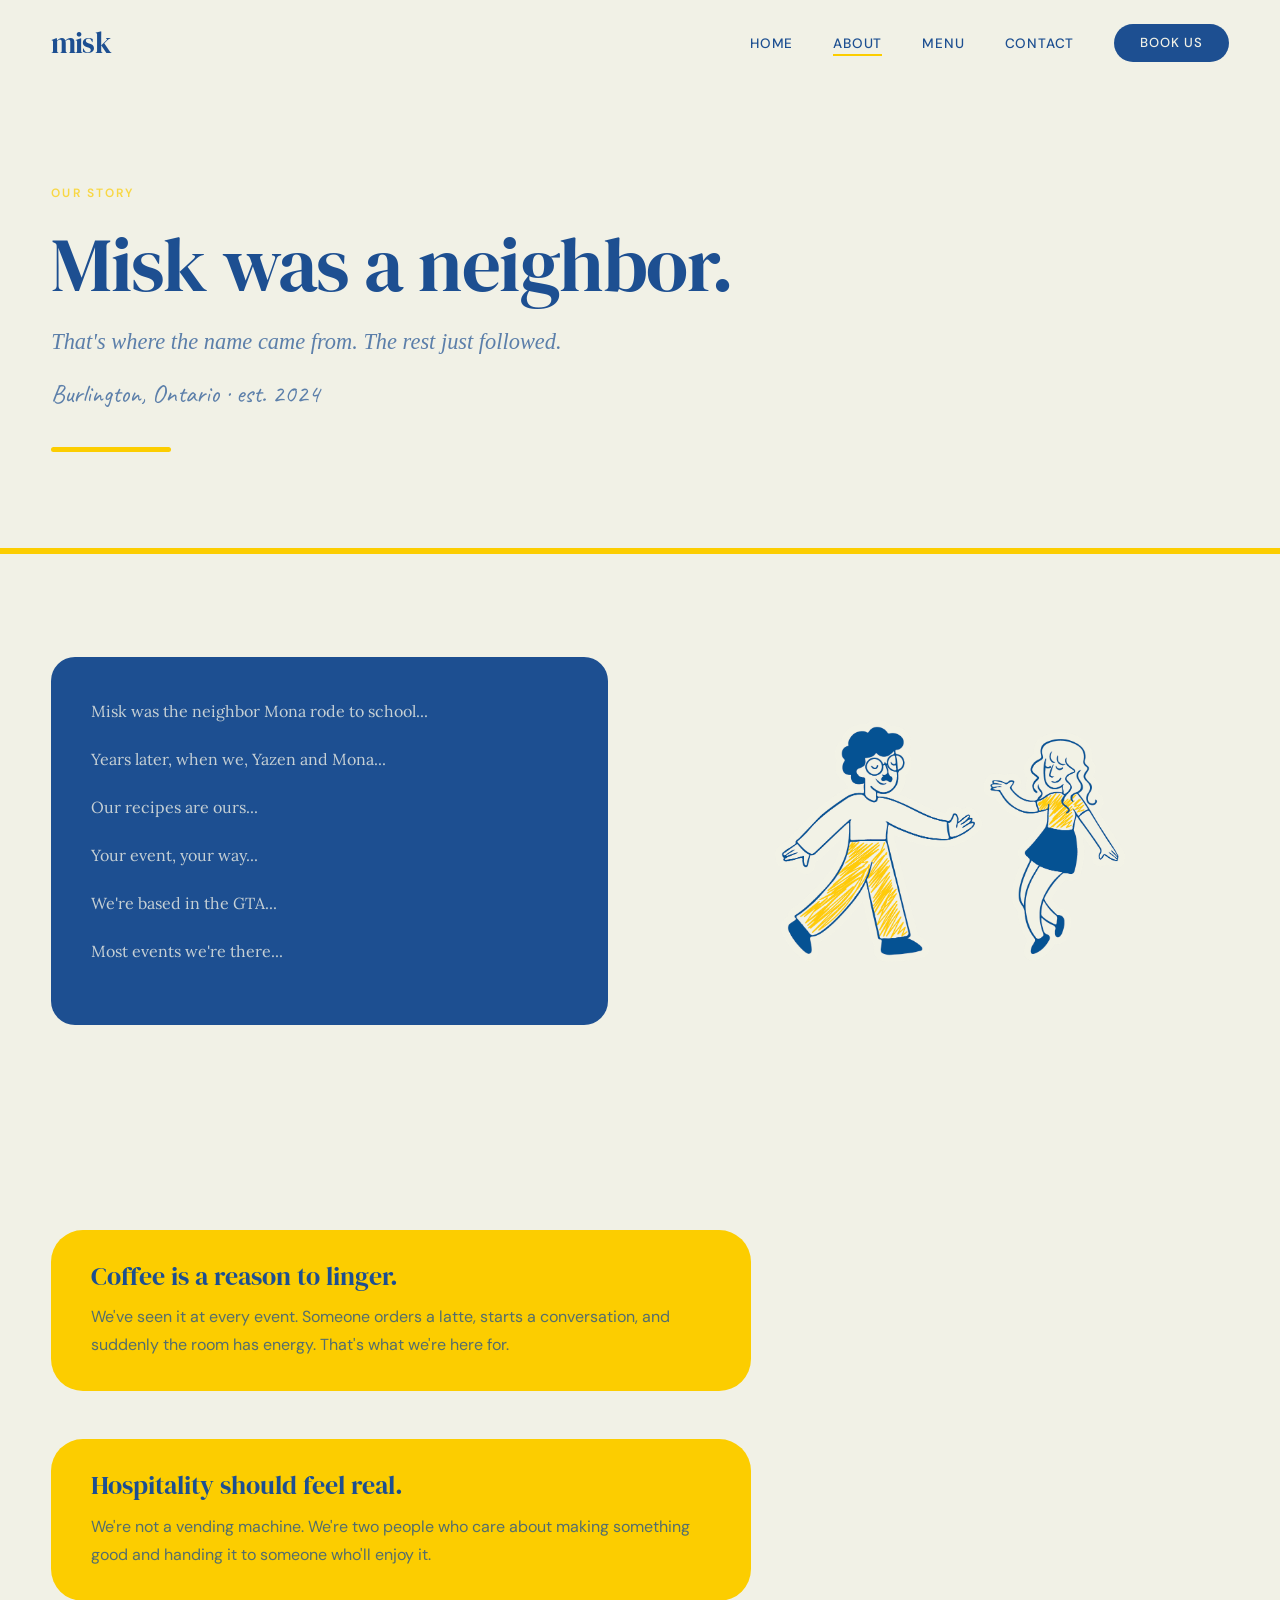
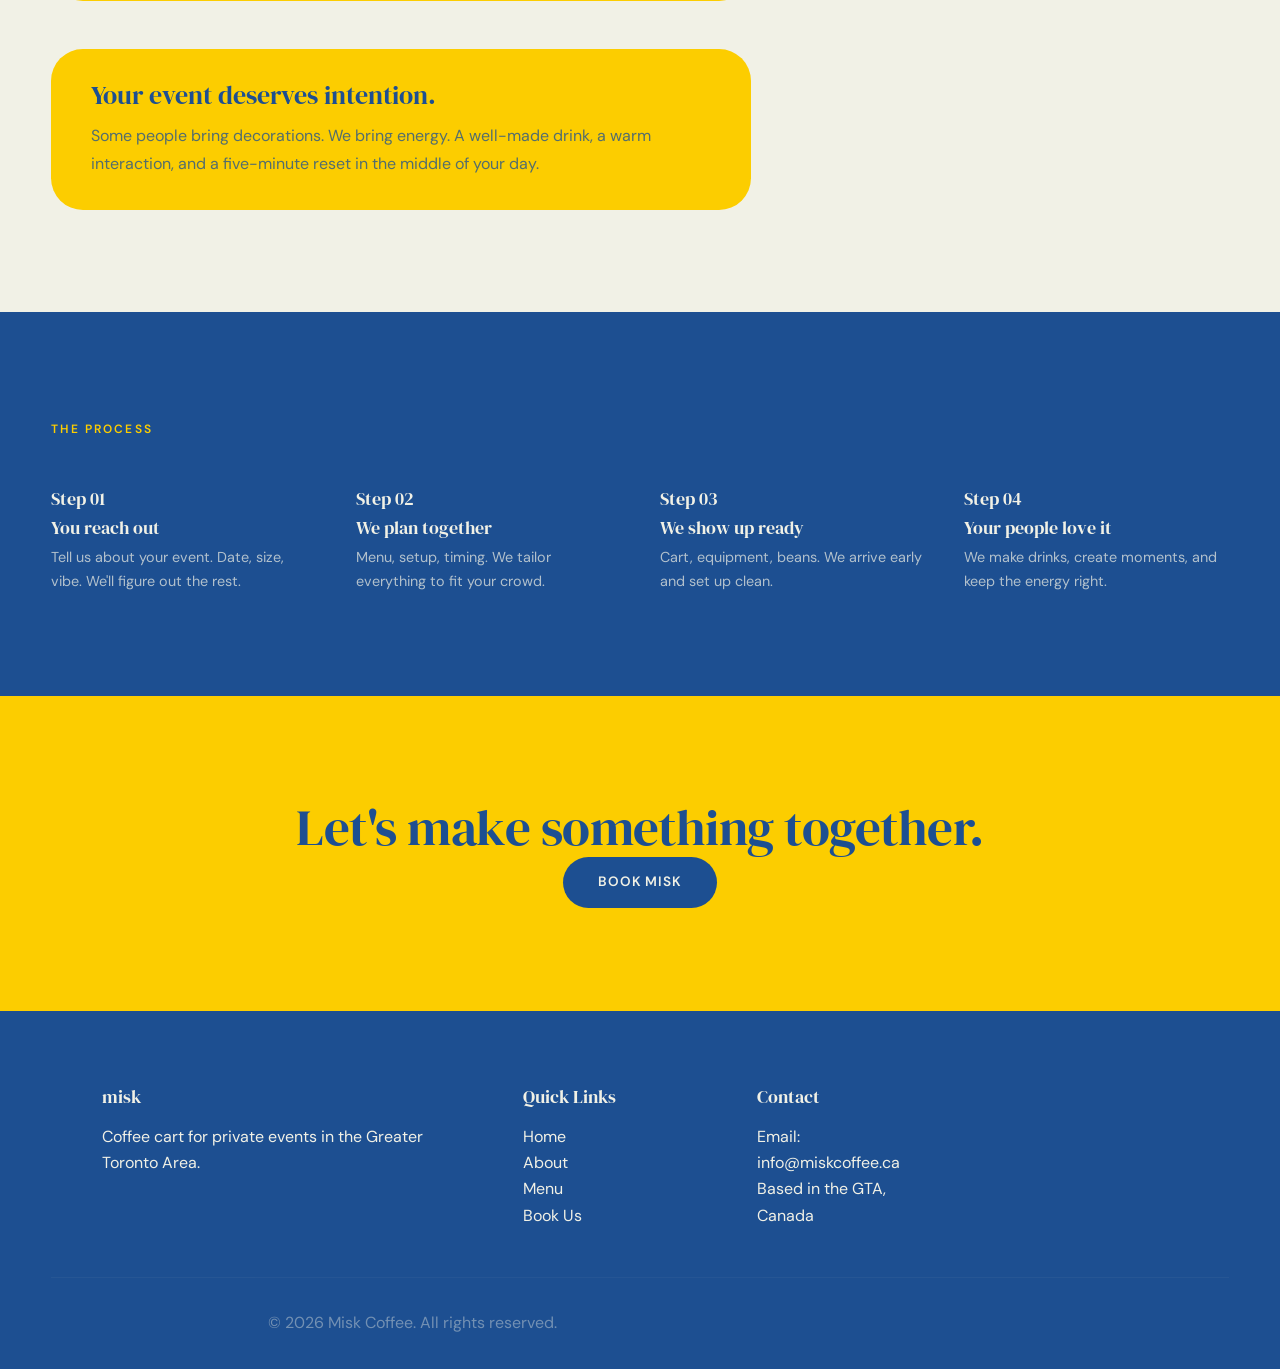
==== commit 7742bfc8: "Update about.html" ====
--- a/about.html
+++ b/about.html
@@ -56,13 +56,13 @@
     <section class="origin-story">
         <div class="container">
             <div class="origin-grid">
-                <div class="origin-text">
-                    <p><p style="font-family: 'Lora', serif;">Misk was the neighbor Mona rode to school with every morning. That name stayed with her.</p>
-                    <p><p style="font-family: 'Lora', serif;">Years later, when we, Yazen and Mona, built this cart together, the name came back.</p>
-                    <p><p style="font-family: 'Lora', serif;">Our recipes are ours. The syrups, the baked goods, the way we pull a shot. We developed everything ourselves using ingredients from locals and lots (and lotssss) of trial and error</p>
-                    <p><p style="font-family: 'Lora', serif;">Your event, your way. We customize everything, from signature drinks with your name on them to branded cups that match your theme and a cart that matches your brand. Tell us the vibe and we'll build a cart setup that fits your space perfectly</p>
-                    <p><p style="font-family: 'Lora', serif;">We're based in the GTA and travel across the region. Toronto, Mississauga, Oakville, Burlington, Milton, Brampton, Hamilton, London, Windsor. If you're not sure, just shoot us a message</p>
-                    <p><p style="font-family: 'Lora', serif;">Most events we're there for two to four hours, but we go longer if you need us. Just give us a table and access to power. We bring everything else.</p>
+                <div class="origin-text" style="background: #1D4F91; border-radius: 24px; padding: 2.5rem;">
+                    <p style="color: #F1F1E6; font-family: 'Lora', serif;">Misk was the neighbor Mona rode to school...</p>
+                    <p style="color: #F1F1E6; font-family: 'Lora', serif;">Years later, when we, Yazen and Mona...</p>
+                    <p style="color: #F1F1E6; font-family: 'Lora', serif;">Our recipes are ours...</p>
+                    <p style="color: #F1F1E6; font-family: 'Lora', serif;">Your event, your way...</p>
+                    <p style="color: #F1F1E6; font-family: 'Lora', serif;">We're based in the GTA...</p>
+                    <p style="color: #F1F1E6; font-family: 'Lora', serif;">Most events we're there...</p>
                 </div>
                 <div class="origin-image">
                     <img src="founders-dancing.png" alt="Yazen and Mona" 
--- a/styles.css
+++ b/styles.css
@@ -248,11 +248,10 @@
 }
 
 .hero-subtext {
-  font-size: clamp(1.05rem, 1.3vw, 1.2rem);
-  opacity: 0.8;
-  margin-bottom: 2.5rem;
-  line-height: 1.7;
-  max-width: 540px;
+    font-size: 1.4rem;
+    font-family: 'DM Serif Display', serif;
+    font-style: italic;
+    opacity: 0.7;
 }
 
 .hero-buttons {
@@ -281,6 +280,7 @@
   padding: clamp(9rem, 14vw, 12rem) clamp(1.5rem, 4vw, 4rem) clamp(3rem, 5vw, 5rem);
   max-width: 1280px;
   margin: 0 auto;
+   border-bottom: 6px solid #FCCD00;
 }
 
 .hero-label, .page-hero .section-label {
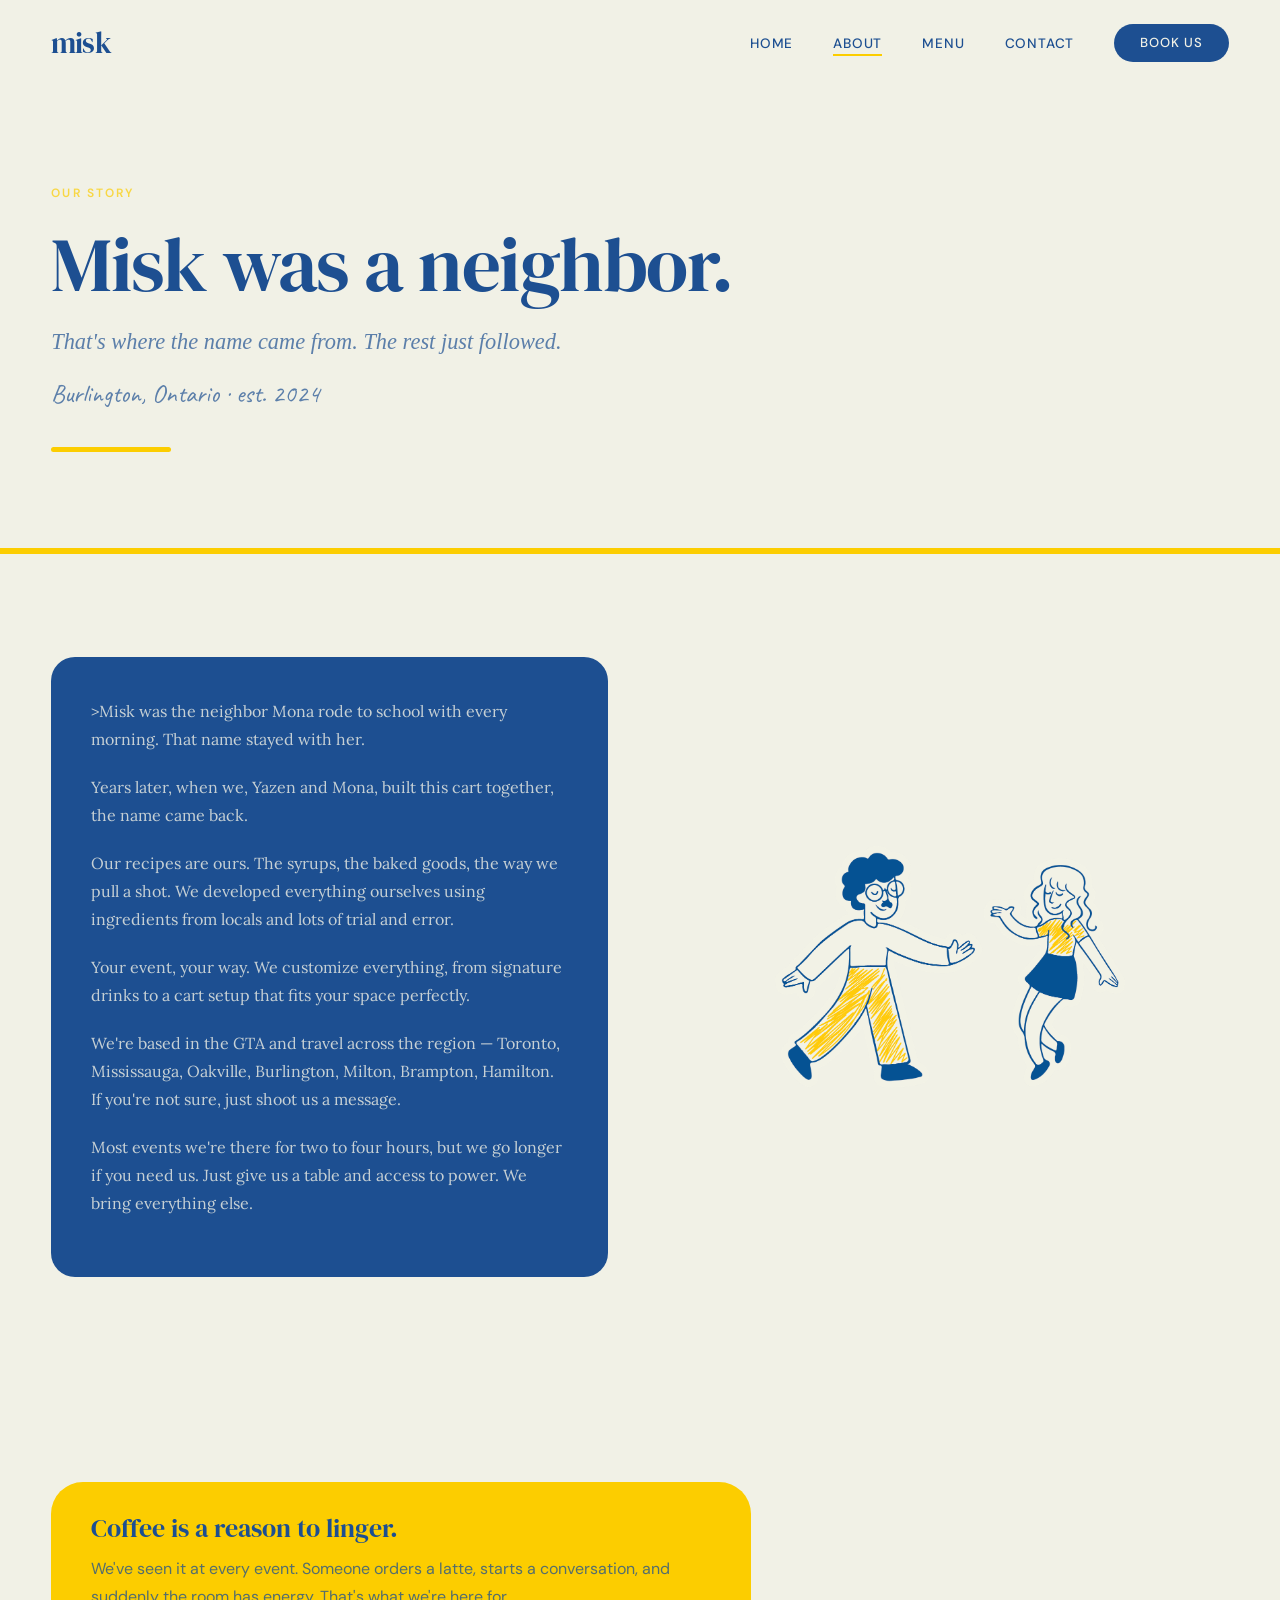
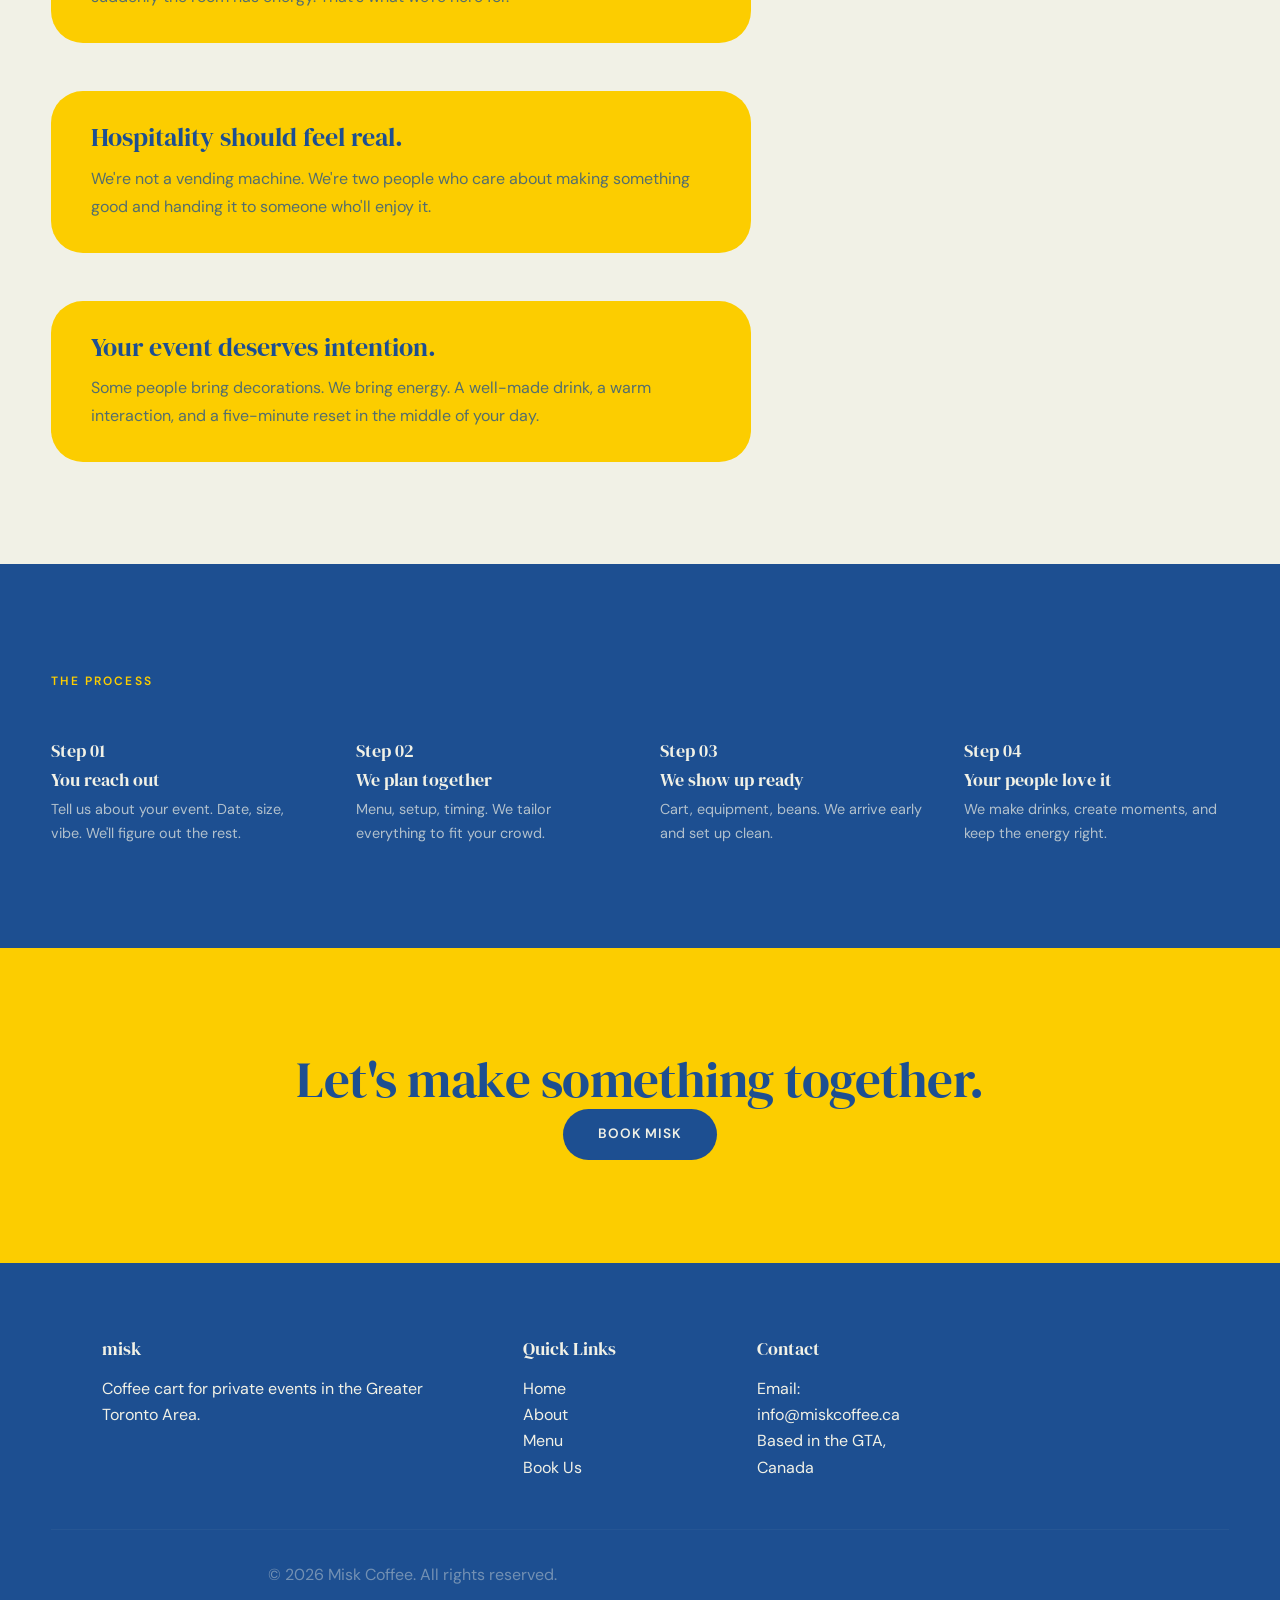
==== commit 1c3c4099: "Update about.html" ====
--- a/about.html
+++ b/about.html
@@ -57,12 +57,12 @@
         <div class="container">
             <div class="origin-grid">
                 <div class="origin-text" style="background: #1D4F91; border-radius: 24px; padding: 2.5rem;">
-                    <p style="color: #F1F1E6; font-family: 'Lora', serif;">Misk was the neighbor Mona rode to school...</p>
-                    <p style="color: #F1F1E6; font-family: 'Lora', serif;">Years later, when we, Yazen and Mona...</p>
-                    <p style="color: #F1F1E6; font-family: 'Lora', serif;">Our recipes are ours...</p>
-                    <p style="color: #F1F1E6; font-family: 'Lora', serif;">Your event, your way...</p>
-                    <p style="color: #F1F1E6; font-family: 'Lora', serif;">We're based in the GTA...</p>
-                    <p style="color: #F1F1E6; font-family: 'Lora', serif;">Most events we're there...</p>
+                    <p style="color: #F1F1E6; font-family: 'Lora', serif;">>Misk was the neighbor Mona rode to school with every morning. That name stayed with her.</p>
+                    <p style="color: #F1F1E6; font-family: 'Lora', serif;">Years later, when we, Yazen and Mona, built this cart together, the name came back.</p>
+                    <p style="color: #F1F1E6; font-family: 'Lora', serif;">Our recipes are ours. The syrups, the baked goods, the way we pull a shot. We developed everything ourselves using ingredients from locals and lots of trial and error.</p>
+                    <p style="color: #F1F1E6; font-family: 'Lora', serif;">Your event, your way. We customize everything, from signature drinks to a cart setup that fits your space perfectly.</p>
+                    <p style="color: #F1F1E6; font-family: 'Lora', serif;">We're based in the GTA and travel across the region — Toronto, Mississauga, Oakville, Burlington, Milton, Brampton, Hamilton. If you're not sure, just shoot us a message.</p>
+                    <p style="color: #F1F1E6; font-family: 'Lora', serif;">Most events we're there for two to four hours, but we go longer if you need us. Just give us a table and access to power. We bring everything else.</p>
                 </div>
                 <div class="origin-image">
                     <img src="founders-dancing.png" alt="Yazen and Mona" 
